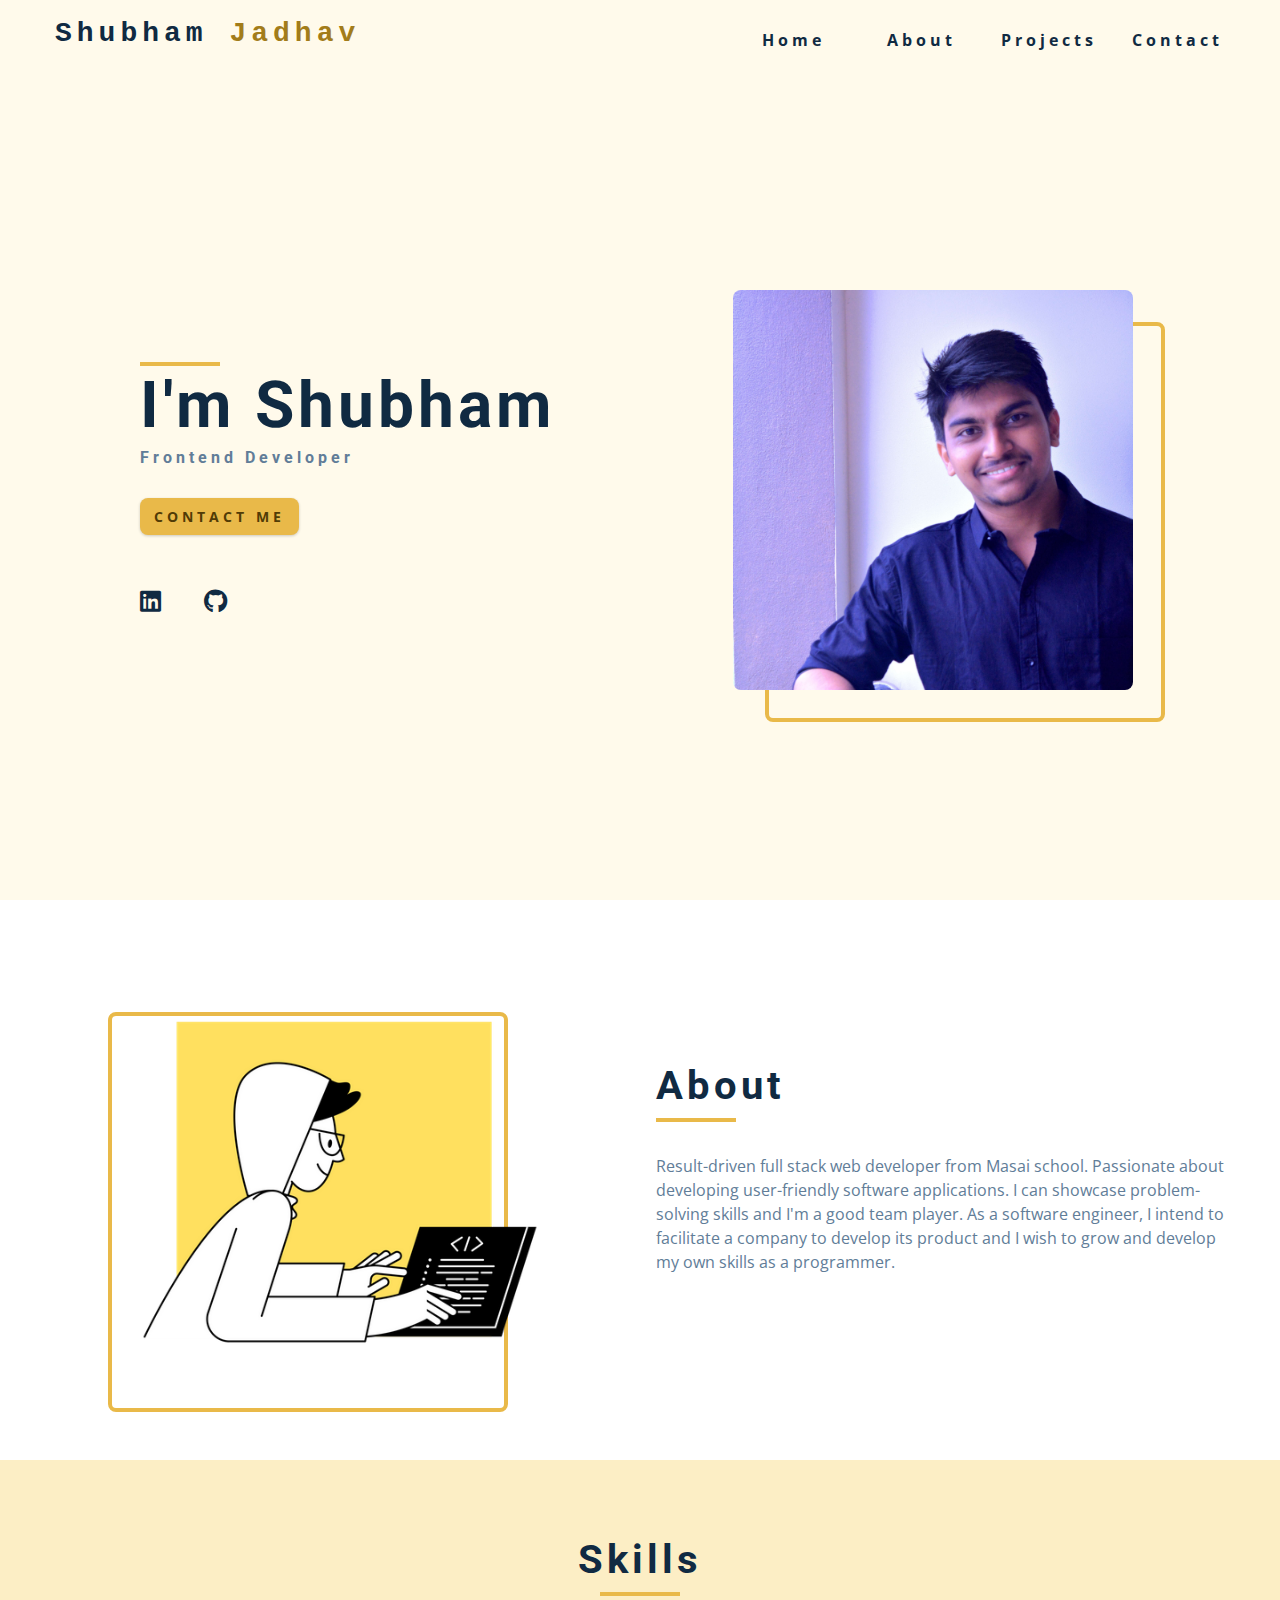
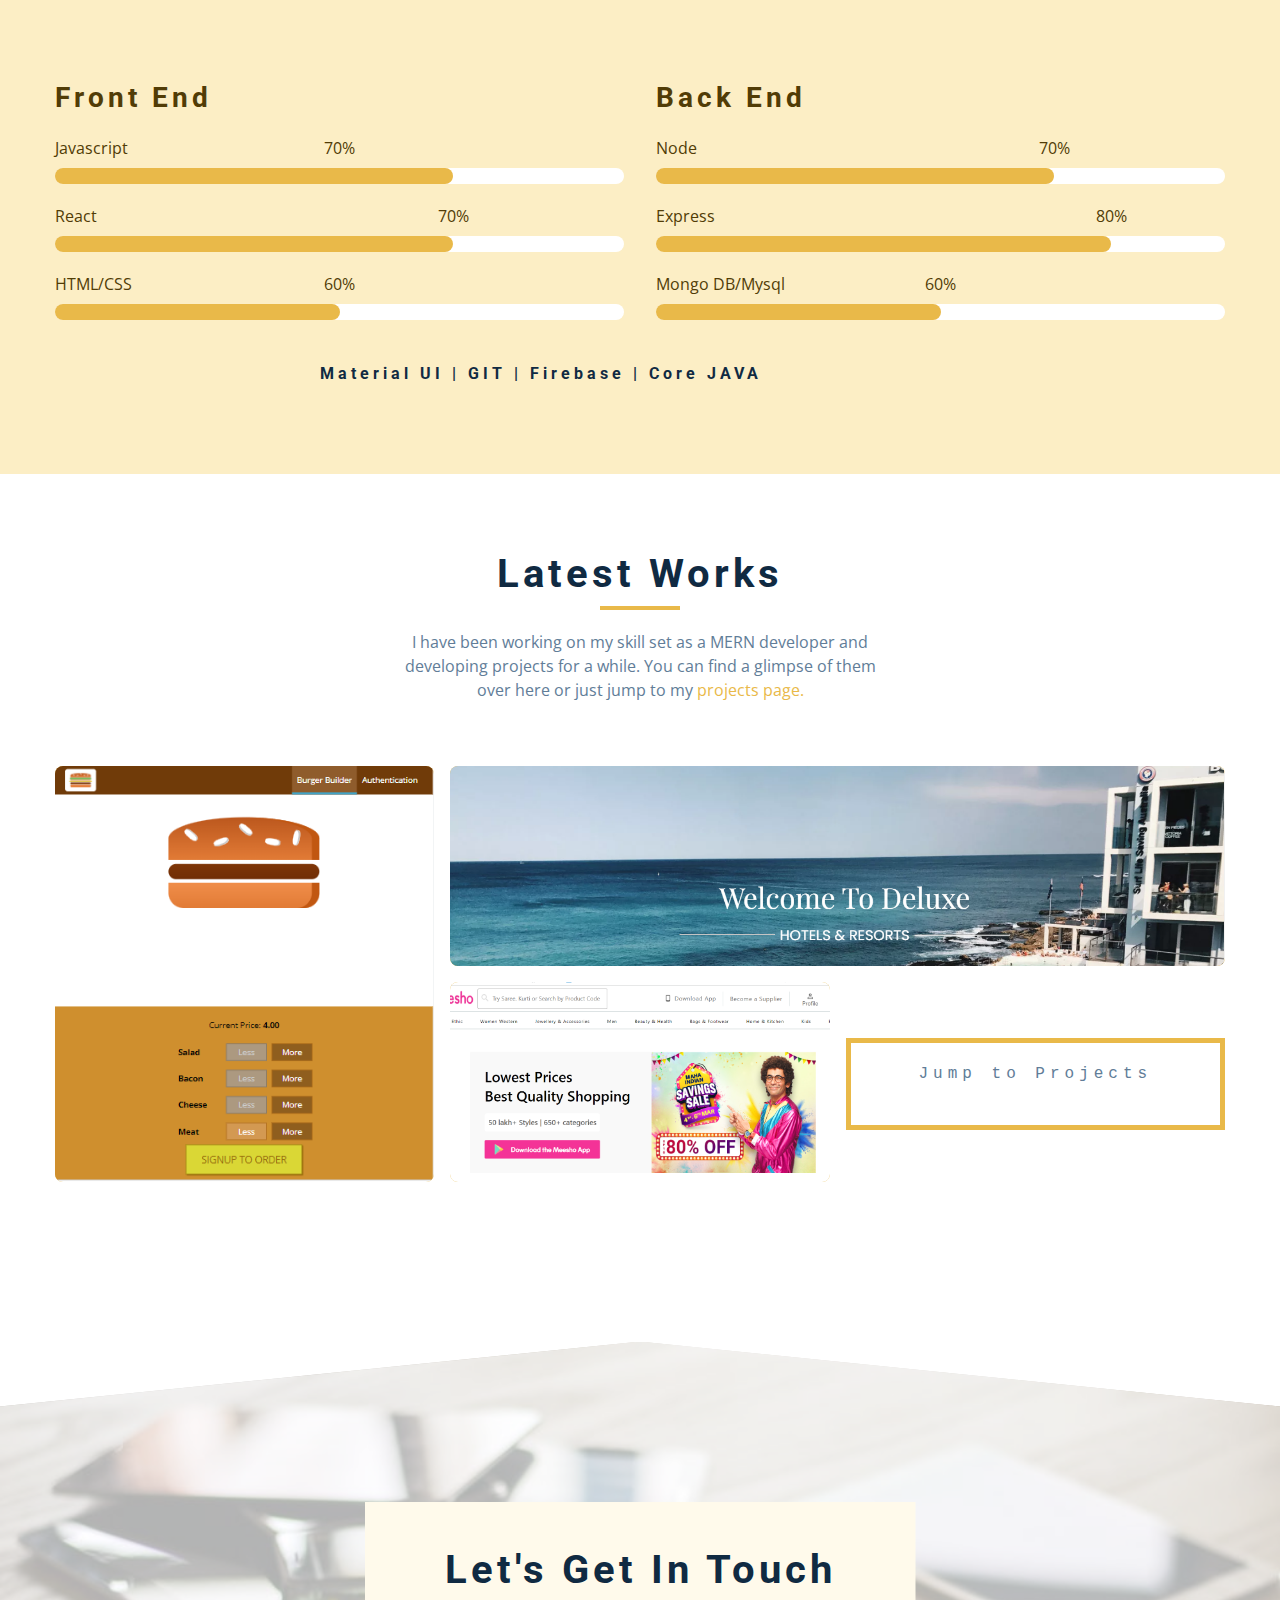
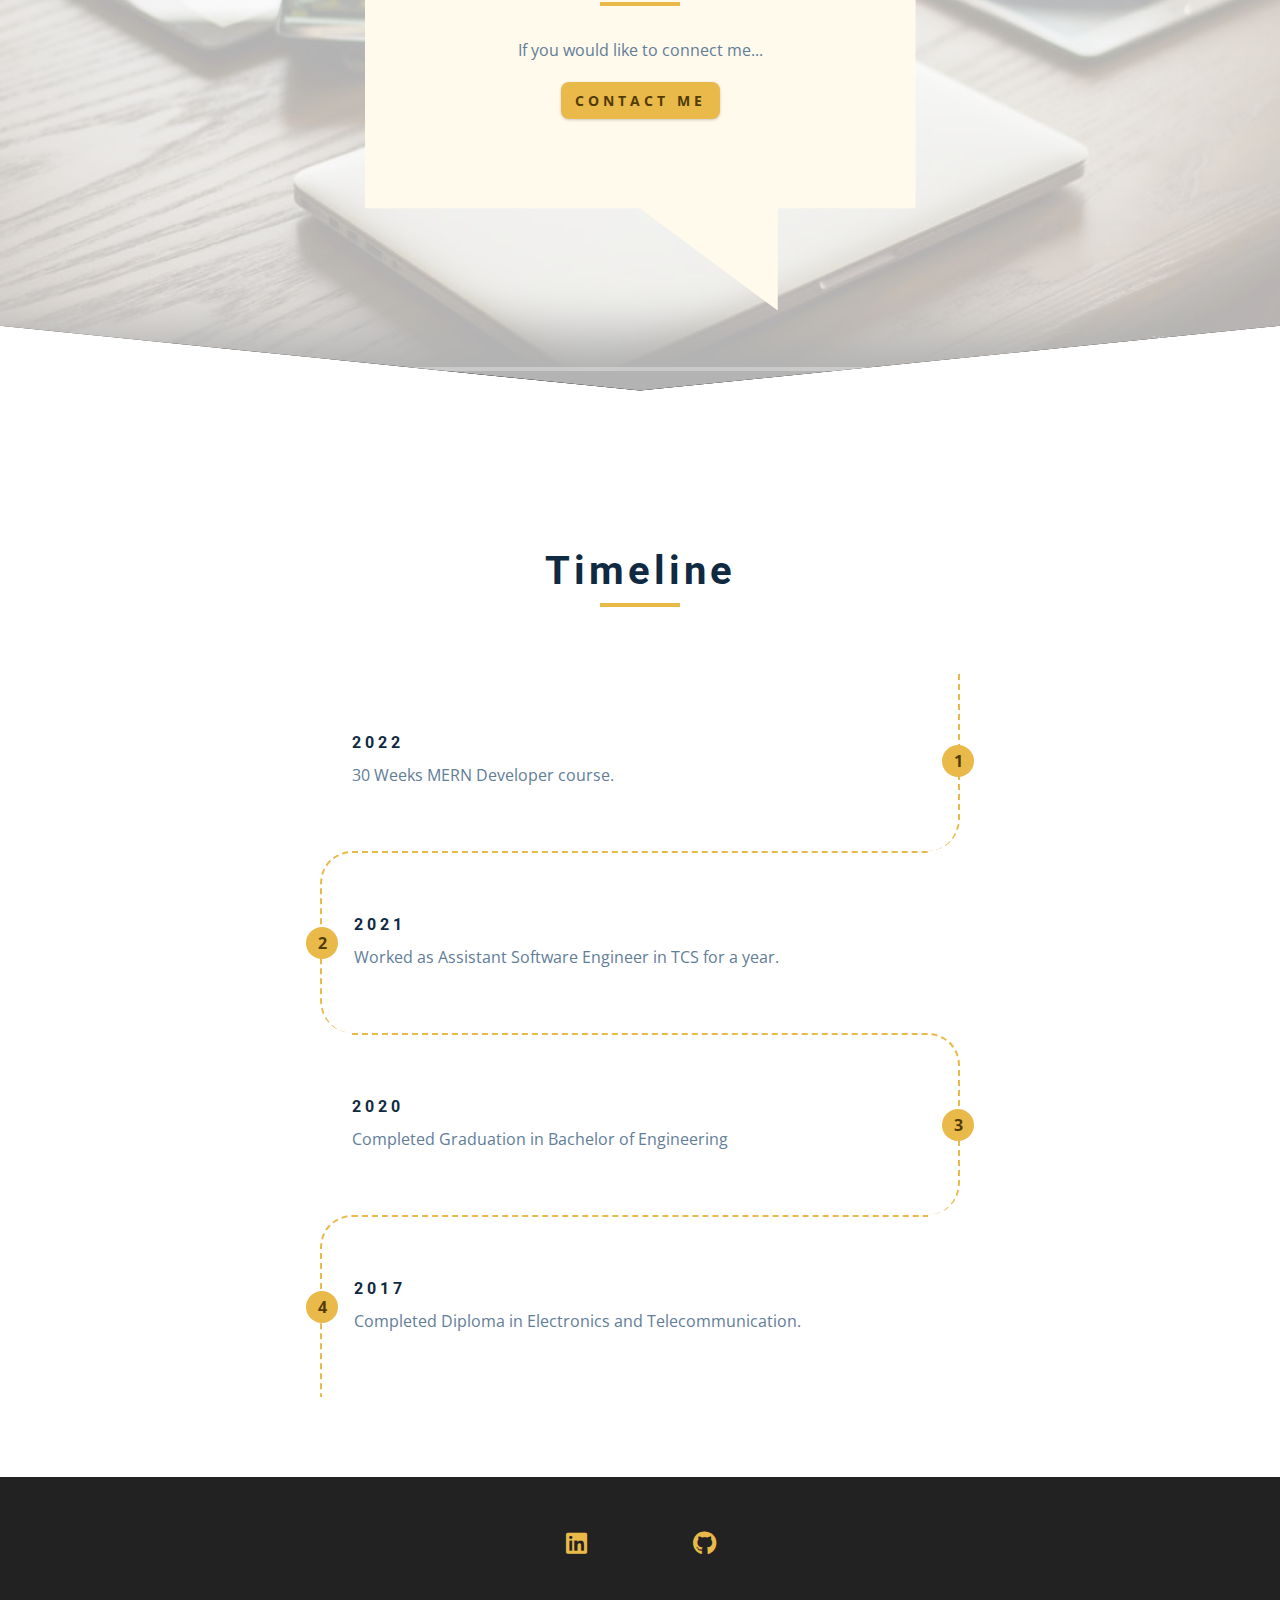
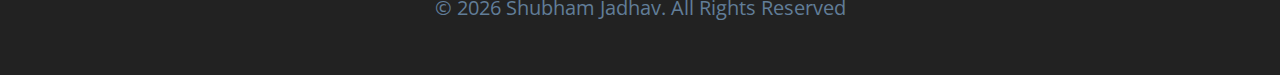
==== index.html @ 881f98fd "created Portfolio" ====
<!DOCTYPE html>
<html lang="en">
  <head>
    <meta charset="UTF-8" />
    <meta name="viewport" content="width=device-width, initial-scale=1.0" />
    <title>Shubham Jadhav || Home</title>
    <!-- font-awesome -->
    <link
      rel="stylesheet"
      href="./fontawesome-free-5.12.1-web/css/all.min.css"
    />
    <!-- css -->
    <link rel="stylesheet" href="./css/styles.css" />
  </head>
  <body>
    <!-- navbar -->
    <nav class="nav" id="nav">
      <div class="nav-center">
        <!-- nav header -->
        <div class="nav-header">
          <a href="index.html">
            <h3
              style="
                font-family: monospace;
                letter-spacing: 5px;
                color: hsl(209, 61%, 16%);
              "
            >
              Shubham<span style="color: hsl(43, 72%, 37%)"> Jadhav</span>
            </h3></a
          >
          <button class="nav-btn" id="nav-btn">
            <i class="fas fa-bars"></i>
          </button>
        </div>
        <!-- nav-links -->
        <ul class="nav-links">
          <li>
            <a href="index.html">home</a>
          </li>
          <li>
            <a href="about.html">about</a>
          </li>
          <li>
            <a href="projects.html">projects</a>
          </li>
          <li>
            <a href="contact.html">contact</a>
          </li>
        </ul>
      </div>
    </nav>
    <!-- end of navbar -->
    <!-- sidebar -->
    <aside class="sidebar" id="sidebar">
      <div>
        <button class="close-btn" id="close-btn">
          <i class="fas fa-times"></i>
        </button>
        <!-- nav-links -->
        <ul class="sidebar-links">
          <li>
            <a href="index.html">home</a>
          </li>
          <li>
            <a href="about.html">about</a>
          </li>
          <li>
            <a href="projects.html">projects</a>
          </li>
          <li>
            <a href="contact.html">contact</a>
          </li>
        </ul>
        <!-- social icons -->
        <ul class="social-icons">
          <li>
            <a
              href="https://www.linkedin.com/in/jadhavshubham168/"
              class="social-icon"
            >
              <i class="fab fa-linkedin"></i>
            </a>
          </li>
          <li>
            <a href="https://www.github.com/shubham168" class="social-icon">
              <i class="fab fa-github"></i>
            </a>
          </li>
        </ul>
      </div>
    </aside>
    <!-- end of sidebar -->
    <!-- header -->
    <header class="hero">
      <div class="section-center hero-center">
        <article class="hero-info">
          <div class="underline"></div>
          <h1>i'm Shubham</h1>
          <h4>Frontend Developer</h4>
          <a href="contact.html" class="btn hero-btn">Contact Me</a>
          <!-- social icons -->
          <ul class="social-icons hero-icons">
            <li>
              <a
                href="https://www.linkedin.com/in/jadhavshubham168/"
                class="social-icon"
              >
                <i class="fab fa-linkedin"></i>
              </a>
            </li>
            <li>
              <a href="https://www.github.com/shubham168" class="social-icon">
                <i class="fab fa-github"></i>
              </a>
            </li>
          </ul>
        </article>
        <article class="hero-img">
          <img
            src="./images/hero-img.jpg"
            class="hero-photo"
            alt="Shubham Jadhav"
          />
        </article>
      </div>
    </header>
    <!-- end of header -->
    <!-- about -->
    <section id="about" class="section about">
      <div class="section-center about-center">
        <!-- about img -->
        <article class="about-img">
          <img src="./images/about.webp" class="hero-photo" alt="about img" />
        </article>
        <!-- about info -->
        <article class="about-info">
          <!-- section title -->
          <div class="section-title about-title">
            <h2>about</h2>
            <div class="underline"></div>
          </div>
          <!--end of section title -->
          <p>
            Result-driven full stack web developer from Masai school. Passionate
            about developing user-friendly software applications. I can showcase
            problem-solving skills and I'm a good team player. As a software
            engineer, I intend to facilitate a company to develop its product
            and I wish to grow and develop my own skills as a programmer.
          </p>
        </article>
      </div>
    </section>
    <!-- end of about -->
    <!-- skills -->
    <section class="section skills">
      <!-- section title -->
      <div class="section-title">
        <h2>skills</h2>
        <div class="underline"></div>
      </div>
      <!--end of section title -->
      <div class="section-center skills-center">
        <article>
          <h3>front end</h3>
          <!-- single skill -->
          <div class="skill">
            <p>Javascript</p>
            <div class="skill-container">
              <div class="skill-value value-70"></div>
              <p class="skill-text">70%</p>
            </div>
          </div>
          <!--end of  single skill -->
          <!-- single skill -->
          <div class="skill">
            <p>React</p>
            <div class="skill-container">
              <div class="skill-value value-70"></div>
              <p class="skill-text skill-text-70">70%</p>
            </div>
          </div>
          <!--end of  single skill -->
          <!-- single skill -->
          <div class="skill">
            <p>HTML/CSS</p>
            <div class="skill-container">
              <div class="skill-value value-60"></div>
              <p class="skill-text skill-text-60">60%</p>
            </div>
          </div>

          <!--end of  single skill -->
        </article>
        <article>
          <h3>back end</h3>
          <!-- single skill -->
          <div class="skill">
            <p>Node</p>
            <div class="skill-container">
              <div class="skill-value value-70"></div>
              <p class="skill-text skill-text-70">70%</p>
            </div>
          </div>
          <!--end of  single skill -->
          <!-- single skill -->
          <div class="skill">
            <p>Express</p>
            <div class="skill-container">
              <div class="skill-value value-80"></div>
              <p class="skill-text skill-text-80">80%</p>
            </div>
          </div>
          <!--end of  single skill -->
          <!-- single skill -->
          <div class="skill">
            <p>Mongo DB/Mysql</p>
            <div class="skill-container">
              <div class="skill-value value-60"></div>
              <p class="skill-text skill-text-60">60%</p>
            </div>
          </div>
          <!--end of  single skill -->
        </article>
      </div>
      <div class="skill " style="padding:2% 25% 0% 25%;margin : auto">
        <h4 >Material UI | GIT | Firebase | Core JAVA </h4>
      </div>
    </section>

    <!-- end of skills -->

    <!-- projects -->
    <section class="section projects">
      <!-- section title -->
      <div class="section-title">
        <h2>latest works</h2>
        <div class="underline"></div>
        <p class="projects-text">
          I have been working on my skill set as a MERN developer and developing
          projects for a while. You can find a glimpse of them over here or just
          jump to my
          <a href="./projects.html" style="color: hsl(42, 78%, 60%)"
            >projects page.</a
          >
        </p>
      </div>
      <!--end of section title -->
      <div class="section-center projects-center">
        <!-- single project -->
        <a href="projects.html" class="project-1">
          <article class="project">
            <img
              src="./images/burger-builder.PNG"
              alt="single project"
              class="project-img"
            />
            <div class="project-info">
              <h4>Burger Builder</h4>
              <p style="font-size: small">
                Burger Builder is a fast food store. You can create a burger
                with the amount of ingredients you like and place an order.
              </p>
            </div>
          </article>
        </a>
        <!-- end of single project -->

        <!-- single project -->
        <a href="projects.html" class="project-2">
          <article class="project">
            <img
              src="./images/delux.PNG"
              alt="single project"
              class="project-img"
            />
            <div class="project-info">
              <h4>Delux, hotels and resort</h4>
              <p style="font-size: small">
                Delux is a modern booking website for vacations and breaks from
                busy lives.
              </p>
            </div>
          </article>
        </a>
        <!-- end of single project --><!-- single project -->
        <a href="projects.html" class="project-3">
          <article class="project">
            <img
              src="./images/meesho-project-snip.PNG"
              alt="single project"
              class="project-img"
            />
            <div class="project-info">
              <h4>Meesho e-commerce</h4>
              <p style="font-size: small">
                Meesho is a indian e-commerece website. You can shop from the
                store, read reviews and place order.
              </p>
            </div>
          </article>
        </a>
        <!-- Project page link -->
        <a href="projects.html">
          <div
            style="
              font-family: monospace;
              letter-spacing: 5px;
              color: hsl(209, 61%, 16%);
              text-align: center;
              display: flex;
              justify-content: center;
              margin: 15% 0%;
              border: 5px solid var(--clr-primary-5);
              padding: 5%;
            "
          >
            <p>Jump to Projects</p>
          </div>
        </a>
        <!-- end of project page link -->
      </div>
    </section>
    <!-- end of projects -->
    <!-- connect -->
    <section class="connect">
      <video
        controls
        autoplay
        muted
        loop
        class="video-container"
        poster="./images/project-1.jpeg"
      >
        <source src="./videos/connect.mp4" type="video/mp4" />
        Sorry, your browser does not support embedded videos
      </video>
      <div class="video-banner">
        <!-- section title -->
        <div class="section-title">
          <h2>let's get in touch</h2>
          <div class="underline"></div>
        </div>
        <!--end of section title -->
        <p class="video-text">If you would like to connect me...</p>
        <a href="contact.html" class="btn">contact me</a>
      </div>
    </section>
    <!-- end of connect -->

    <!-- timeline -->
    <section class="section timeline">
      <!-- section title -->
      <div class="section-title">
        <h2>timeline</h2>
        <div class="underline"></div>
      </div>
      <!--end of section title -->
      <div class="section-center timeline-center">
        <!-- single timeline item -->
        <article class="timeline-item">
          <h4>2022</h4>
          <p>30 Weeks MERN Developer course.</p>
          <span class="number"> 1 </span>
        </article>
        <!-- end of  single timeline item -->
        <article class="timeline-item">
          <h4>2021</h4>
          <p>Worked as Assistant Software Engineer in TCS for a year.</p>
          <span class="number"> 2 </span>
        </article>
        <!-- end of  single timeline item -->
        <!-- single timeline item -->
        <article class="timeline-item">
          <h4>2020</h4>
          <p>Completed Graduation in Bachelor of Engineering</p>
          <span class="number"> 3 </span>
        </article>
        <!-- end of  single timeline item -->
        <!-- single timeline item -->
        <article class="timeline-item">
          <h4>2017</h4>
          <p>Completed Diploma in Electronics and Telecommunication.</p>
          <span class="number"> 4 </span>
        </article>
        <!-- end of  single timeline item -->
      </div>
    </section>
    <!--end of  timeline -->

    <!-- footer -->
    <footer class="footer">
      <!-- social icons -->
      <ul class="social-icons">
        <li></li>
        <li>
          <a
            href="https://www.linkedin.com/in/jadhavshubham168/"
            class="social-icon"
          >
            <i class="fab fa-linkedin"></i>
          </a>
        </li>
        <li></li>

        <li>
          <a href="https://www.github.com/shubham168" class="social-icon">
            <i class="fab fa-github"></i>
          </a>
        </li>
      </ul>

      <p>&copy; <span id="date"></span> Shubham Jadhav. all rights reserved</p>
    </footer>
    <script src="./js/app.js"></script>
  </body>
</html>
---- css/styles.css ----
/*
=============== 
Fonts
===============
*/
@import url("https://fonts.googleapis.com/css?family=Open+Sans|Roboto:400,700&display=swap");

/*
=============== 
Variables
===============
*/
html {
  scroll-behavior: smooth;
}
:root {
  /* dark shades of primary color*/
  --clr-primary-1: hsl(43, 86%, 17%);
  --clr-primary-2: hsl(43, 77%, 27%);
  --clr-primary-3: hsl(43, 72%, 37%);
  --clr-primary-4: hsl(42, 63%, 48%);
  /* primary/main color */
  --clr-primary-5: hsl(42, 78%, 60%);
  /* lighter shades of primary color */
  --clr-primary-6: hsl(43, 89%, 70%);
  --clr-primary-7: hsl(43, 90%, 76%);
  --clr-primary-8: hsl(45, 86%, 81%);
  --clr-primary-9: hsl(45, 90%, 88%);
  --clr-primary-10: hsl(45, 100%, 96%);
  /* darkest grey - used for headings */
  --clr-grey-1: hsl(209, 61%, 16%);
  --clr-grey-2: hsl(211, 39%, 23%);
  --clr-grey-3: hsl(209, 34%, 30%);
  --clr-grey-4: hsl(209, 28%, 39%);
  /* grey used for paragraphs */
  --clr-grey-5: hsl(210, 22%, 49%);
  --clr-grey-6: hsl(209, 23%, 60%);
  --clr-grey-7: hsl(211, 27%, 70%);
  --clr-grey-8: hsl(210, 31%, 80%);
  --clr-grey-9: hsl(212, 33%, 89%);
  --clr-grey-10: hsl(210, 36%, 96%);
  --clr-white: #fff;
  --ff-primary: "Roboto", sans-serif;
  --ff-secondary: "Open Sans", sans-serif;
  --transition: all 0.3s linear;
  --spacing: 0.25rem;
  --radius: 0.5rem;
  --light-shadow: 0 5px 15px rgba(0, 0, 0, 0.1);
  --dark-shadow: 0 5px 15px rgba(0, 0, 0, 0.2);
  --max-width: 1170px;
}
/*
=============== 
Global Styles
===============
*/

*,
::after,
::before {
  margin: 0;
  padding: 0;
  box-sizing: border-box;
}
body {
  font-family: var(--ff-secondary);
  background: var(--clr-white);
  color: var(--clr-grey-1);
  line-height: 1.5;
  font-size: 0.875rem;
}
ul {
  list-style-type: none;
}
a {
  text-decoration: none;
}
img:not(.nav-logo) {
  width: 100%;
  display: block;
}

h1,
h2,
h3,
h4 {
  letter-spacing: var(--spacing);
  text-transform: capitalize;
  line-height: 1.25;
  margin-bottom: 0.75rem;
  font-family: var(--ff-primary);
}
h1 {
  font-size: 3rem;
}
h2 {
  font-size: 2rem;
}
h3 {
  font-size: 1.25rem;
}
h4 {
  font-size: 0.875rem;
}
p {
  margin-bottom: 1.25rem;
  color: var(--clr-grey-5);
}
@media screen and (min-width: 800px) {
  h1 {
    font-size: 4rem;
  }
  h2 {
    font-size: 2.5rem;
  }
  h3 {
    font-size: 1.75rem;
  }
  h4 {
    font-size: 1rem;
  }
  body {
    font-size: 1rem;
  }
  h1,
  h2,
  h3,
  h4 {
    line-height: 1;
  }
}
/*  global classes */

.btn {
  text-transform: uppercase;
  background: var(--clr-primary-5);
  color: var(--clr-primary-1);
  padding: 0.375rem 0.75rem;
  letter-spacing: var(--spacing);
  display: inline-block;
  font-weight: 700;
  -webkit-transition: var(--transition);
  transition: var(--transition);
  font-size: 0.875rem;
  border: 2px solid transparent;
  cursor: pointer;
  box-shadow: 0 1px 3px rgba(0, 0, 0, 0.2);
  border-radius: var(--radius);
}
.btn:hover {
  color: var(--clr-primary-1);
  background: var(--clr-primary-7);
}
/* section */
.section {
  padding: 5rem 0;
}

.section-center {
  width: 90vw;
  margin: 0 auto;
  max-width: 1170px;
}
@media screen and (min-width: 992px) {
  .section-center {
    width: 95vw;
  }
}
/* added during recording */
.underline {
  width: 5rem;
  height: 0.25rem;
  margin-bottom: 1.25rem;
  background: var(--clr-primary-5);
  margin-left: auto;
  margin-right: auto;
}
.section-title {
  margin-bottom: 4rem;
  text-align: center;
}
.bg-grey {
  background: var(--clr-grey-10);
}
/*
=============== 
Navbar
===============
*/
.nav-links {
  display: none;
}
.nav {
  height: 5rem;
  padding: 1rem;
  display: grid;
  -webkit-box-align: center;
  align-items: center;
  -webkit-transition: var(--transition);
  transition: var(--transition);
}
.nav-center {
  width: 100%;
  max-width: 1170px;
  margin: 0 auto;
}
.nav-header {
  display: grid;
  grid-template-columns: auto 1fr;
  -webkit-box-align: center;
  align-items: center;
}
.nav-btn {
  background: transparent;
  border-color: transparent;
  color: var(--clr-primary-5);
  font-size: 2rem;
  cursor: pointer;
  justify-self: end;
}
@media screen and (min-width: 768px) {
  .nav {
    background: var(--clr-primary-10);
  }
  .nav-btn {
    display: none;
  }
  .nav-links {
    display: grid;
    grid-template-columns: repeat(4, 1fr);
    justify-items: center;
    -webkit-column-gap: 2rem;
    -moz-column-gap: 2rem;
    column-gap: 2rem;
    justify-self: end;
  }
  .nav-links a {
    text-transform: capitalize;
    color: var(--clr-grey-1);
    font-weight: bold;
    letter-spacing: var(--spacing);
    -webkit-transition: var(--transition);
    transition: var(--transition);
  }
  .nav-links a:hover {
    color: var(--clr-primary-5);
  }
  .nav-center {
    display: grid;
    grid-template-columns: auto 1fr;
    -webkit-box-align: center;
    align-items: center;
  }
}
/* fixed navbar */
.navbar-fixed {
  position: fixed;
  top: 0;
  left: 0;
  width: 100%;
  background: var(--clr-white);
  z-index: 2;
  box-shadow: var(--light-shadow);
}
/*
=============== 
Sidebar
===============
*/
.sidebar {
  position: fixed;
  top: 0;
  left: 0;
  width: 100%;
  height: 100%;
  background: var(--clr-grey-10);
  z-index: 4;
  display: grid;
  /* align-items: center;
  justify-content: center; */
  place-items: center;
  -webkit-transition: var(--transition);
  transition: var(--transition);
  /* add later */
  -webkit-transform: translateX(-100%);
  transform: translateX(-100%);
}
/* toggle sidebar */
.show-sidebar {
  -webkit-transform: translateX(0);
  transform: translateX(0);
}
.sidebar-links {
  text-align: center;
}
.sidebar-links a {
  font-size: 2rem;
  text-transform: capitalize;
  -webkit-transition: var(--transition);
  transition: var(--transition);
  color: var(--clr-grey-5);
  letter-spacing: var(--spacing);
  display: inline-block;
  margin-bottom: 1.5rem;
}
.sidebar-links a:hover {
  color: var(--clr-primary-5);
}
.social-icons {
  display: grid;
  margin-top: 3rem;
  width: 20rem;
  grid-template-columns: repeat(5, 1fr);
  justify-items: center;
}
.social-icon {
  font-size: 1.5rem;
  color: var(--clr-grey-1);
  -webkit-transition: var(--transition);
  transition: var(--transition);
}
.social-icon:hover {
  color: var(--clr-primary-5);
}
.close-btn {
  position: absolute;
  top: 1rem;
  right: 1rem;
  font-size: 3rem;
  background: transparent;
  border: transparent;
  -webkit-transition: var(--transition);
  transition: var(--transition);
  color: #bb2525;
  cursor: pointer;
}
.close-btn:hover {
  color: #e66b6b;
}
/*
=============== 
Hero
===============
*/
/* underline added to globals */
.hero .underline {
  margin-bottom: 0.5rem;
  margin-left: 0;
}
.hero-img {
  display: none;
}
.hero {
  background: var(--clr-primary-10);
}
.hero-center {
  min-height: calc(100vh - 5rem);
  display: grid;
  place-items: center;
}
.hero-info h4 {
  color: var(--clr-grey-5);
}
.hero-icons {
  justify-items: start;
}
.hero-btn {
  margin-top: 1.25rem;
}
@media screen and (min-width: 992px) {
  .hero-img {
    display: block;
    position: relative;
  }
  .hero-center {
    grid-template-columns: 1fr 1fr;
  }

  .hero-img::before,
  .about-img::before {
    content: "";
    position: absolute;
    width: 100%;
    height: 100%;
    border: 0.25rem solid var(--clr-primary-5);
    top: 2rem;
    right: -2rem;
    border-radius: var(--radius);
  }
}
.hero-photo {
  max-width: 25rem;
  max-height: 30rem;
  -o-object-fit: cover;
  object-fit: cover;
  border-radius: var(--radius);
  position: relative;
}
/*
=============== 
About
===============
*/
/* section title added to globals */
.about-title {
  text-align: left;
  margin-bottom: 2rem;
}
.about-title .underline {
  margin-left: 0;
}
.about-center {
  display: grid;
  gap: 3rem 2rem;
}
.about-img {
  justify-self: center;
}
@media screen and (min-width: 992px) {
  .about-center {
    grid-template-columns: 1fr 1fr;
  }
  .about-img {
    position: relative;
  }
  .about-img::before {
    left: -2rem;
  }
  .about-info {
    align-self: center;
  }
}
/*
=============== 
Services
===============
*/
/* bg-grey in globals */
.service {
  background: var(--clr-white);
  padding: 3rem 1.5rem;
  margin-bottom: 2rem;
  border-radius: var(--radius);
  text-align: center;
  -webkit-transition: var(--transition);
  transition: var(--transition);
}
.service-icon {
  font-size: 2rem;
  margin-bottom: 1.5rem;
}
.service .underline {
  width: 3rem;
  height: 0.12rem;
  -webkit-transition: var(--transition);
  transition: var(--transition);
}
.service p {
  -webkit-transition: var(--transition);
  transition: var(--transition);
}
.service:hover {
  background: var(--clr-primary-5);
  color: var(--clr-white);
}
.service:hover p {
  color: var(--clr-white);
}
.service:hover .underline {
  background: var(--clr-white);
}
@media screen and (min-width: 676px) {
  .services-center {
    display: grid;
    grid-template-columns: 1fr 1fr;
    -webkit-column-gap: 2rem;
    -moz-column-gap: 2rem;
    column-gap: 2rem;
  }
}
@media screen and (min-width: 992px) {
  .services-center {
    grid-template-columns: 1fr 1fr 1fr;
  }
}
/* talk about small screen 
without grid different setup */
/*
=============== 
Projects
===============
*/
.projects-text {
  width: 85vw;
  max-width: 30rem;
  margin: 0 auto;
}
.project {
  position: relative;
  background: var(--clr-primary-5);
  border-radius: var(--radius);
  margin-bottom: 2rem;
}
.project-info {
  text-align: center;
  color: var(--clr-white);
  position: absolute;
  top: 50%;
  left: 50%;
  -webkit-transform: translate(-50%, -50%);
  transform: translate(-50%, -50%);
  -webkit-transition: var(--transition);
  transition: var(--transition);
  opacity: 0;
}
.project-info p {
  text-transform: capitalize;
  color: var(--clr-white);
}
.project:hover .project-info {
  opacity: 1;
}
.project-img {
  -webkit-transition: var(--transition);
  transition: var(--transition);
  border-radius: var(--radius);
  height: 15rem;
  -o-object-fit: cover;
  object-fit: cover;
}
.project:hover .project-img {
  opacity: 0.1;
}
.project::after {
  content: "";
  position: absolute;
  top: 0;
  left: 0;
  width: 100%;
  height: 100%;
  border: 0.25rem solid var(--clr-white);
  border-radius: var(--radius);
  -webkit-transition: var(--transition);
  transition: var(--transition);
  opacity: 0;
}
.project:hover::after {
  opacity: 1;
  -webkit-transform: scale(0.8);
  transform: scale(0.8);
}
@media screen and (min-width: 676px) {
  .projects-center {
    display: grid;
    grid-template-columns: 1fr 1fr;
    -webkit-column-gap: 2rem;
    -moz-column-gap: 2rem;
    column-gap: 2rem;
  }
}
@media screen and (min-width: 992px) {
  .projects-center {
    grid-template-columns: repeat(3, 1fr);
  }
}
@media screen and (min-width: 1170px) {
  .projects-center {
    grid-template-rows: 200px 200px;
    gap: 1rem;
    grid-template-areas:
      "a b b"
      "a c d";
  }
  .project-img {
    height: 100%;
  }
  .project {
    height: 100%;
  }
  .project-1 {
    grid-area: a;
  }
  .project-2 {
    grid-area: b;
  }
  .project-3 {
    grid-area: c;
  }
  .project-4 {
    grid-area: d;
  }
}
/*
=============== 
Connect
===============
*/
.connect {
  min-height: 40vh;
  position: relative;
  padding: 10rem 0 5rem 0;
  margin: 5rem 0;
}
.video-container {
  position: absolute;
  top: 0;
  left: 0;
  width: 100%;
  height: 100%;
  -o-object-fit: cover;
  object-fit: cover;
  z-index: -2;
}
.connect::after {
  content: "";
  position: absolute;
  top: 0;
  left: 0;
  width: 100%;
  height: 100%;
  background: var(--clr-white);
  /* background: rgba(0, 0, 0, 0.6); */
  opacity: 0.7;
  z-index: -1;
}
.connect {
  display: grid;
  place-items: center;
}
.video-banner .section-title {
  margin-bottom: 2rem;
}
.video-text {
  max-width: 30rem;
}
.video-banner {
  background: var(--clr-primary-10);
  padding: 3rem 5rem 12rem 5rem;
  text-align: center;

  -webkit-clip-path: polygon(
    0% 0%,
    100% 0%,
    100% 75%,
    75% 75%,
    75% 100%,
    50% 75%,
    0% 75%
  );
  clip-path: polygon(
    0% 0%,
    100% 0%,
    100% 75%,
    75% 75%,
    75% 100%,
    50% 75%,
    0% 75%
  );
}
.connect {
  -webkit-clip-path: polygon(
    50% 0%,
    100% 10%,
    100% 90%,
    50% 100%,
    0 90%,
    0 10%
  );
  clip-path: polygon(50% 0%, 100% 10%, 100% 90%, 50% 100%, 0 90%, 0 10%);
}
/*
=============== 
Skills
===============
*/
@media screen and (min-width: 768px) {
  .skills-center {
    display: grid;
    grid-template-columns: 1fr 1fr;
    -webkit-column-gap: 2rem;
    -moz-column-gap: 2rem;
    column-gap: 2rem;
  }
}
.skills {
  background: var(--clr-primary-9);
}
.skills h3 {
  margin: 1.5rem 0;
  color: var(--clr-primary-1);
}
.skill {
  margin-bottom: 1.25rem;
}
.skill p {
  margin-bottom: 0.5rem;
  text-transform: capitalize;
  color: var(--clr-primary-1);
}
.skill-container {
  background: var(--clr-white);
  height: 1rem;
  width: 100%;
  border-radius: var(--radius);
  position: relative;
}
.skill-value {
  position: absolute;
  top: 0;
  left: 0;
  background: var(--clr-primary-5);
  height: 100%;
  width: 50%;
  border-radius: var(--radius);
}
.value-70 {
  width: 70%;
}
.value-80 {
  width: 80%;
}
.skill-text {
  position: absolute;
  top: -2rem;
  left: 50%;
  -webkit-transform: translateX(-50%);
  transform: translateX(-50%);
}
.skill-text-70 {
  left: 70%;
}
.skill-text-80 {
  left: 80%;
}
/*
=============== 
Timeline
===============
*/
.timeline-center {
  width: 80vw;
  max-width: 40rem;
}
.timeline-item {
  border-top: 2px dashed var(--clr-primary-5);
  margin: 0;
  padding: 4rem 2rem;
  position: relative;
}
.timeline p {
  margin-bottom: 0;
}
.timeline-item:nth-child(even) {
  border-left: 2px dashed var(--clr-primary-5);
  border-top-left-radius: 2rem;
  border-bottom-left-radius: 2rem;

  margin-right: 2rem;
  padding-right: 0;
}
.timeline-item:nth-child(odd) {
  border-right: 2px dashed var(--clr-primary-5);
  border-top-right-radius: 2rem;
  border-bottom-right-radius: 2rem;
  margin-left: 2rem;
  padding-left: 0;
}
.timeline-item:first-child {
  border-top: 0;
  border-top-right-radius: 0;
}
.timeline-item:last-child {
  border-bottom-left-radius: 0;
}
.number {
  position: absolute;
  top: 50%;
  -webkit-transform: translate(-50%, -50%);
  transform: translate(-50%, -50%);
  margin-bottom: 0;
  background: var(--clr-primary-5);
  width: 2rem;
  height: 2rem;
  border-radius: 50%;
  display: grid;
  place-items: center;
  color: var(--clr-primary-1);
  font-weight: bold;
}
.timeline-item:nth-child(even) .number {
  left: 0;
}
.timeline-item:nth-child(odd) .number {
  right: 0;
  -webkit-transform: translate(50%, -50%);
  transform: translate(50%, -50%);
}
/*
=============== 
Blog
===============
*/
.blog {
  background: var(--clr-grey-10);
}
.card {
  height: 27rem;
  position: relative;
  /* talk later */
  -webkit-perspective: 1500px;
  perspective: 1500px;
}
.card-side {
  -webkit-transition: all 2s linear;
  transition: all 2s linear;
  -webkit-backface-visibility: hidden;
  backface-visibility: hidden;
  position: absolute;
  top: 0;
  left: 0;
  width: 100%;
  height: 100%;
  border-radius: var(--radius);
  -webkit-transform: translate3d(0, 0, 0);
  visibility: visible;
}
.card-front {
  background: var(--clr-white);
}
.card-back {
  background: var(--clr-primary-10);
  -webkit-transform: rotateY(180deg);
  transform: rotateY(180deg);
  display: grid;
  place-items: center;
}
.card:hover .card-front {
  -webkit-transform: rotateY(-180deg);
  transform: rotateY(-180deg);
}
.card:hover .card-back {
  -webkit-transform: rotateY(0);
  transform: rotateY(0);
}
/* rest of the styles */
.card-info {
  padding: 1rem 1.5rem;
}
.card-front img {
  height: 13rem;
  -o-object-fit: cover;
  object-fit: cover;
  border-top-left-radius: var(--radius);
  border-top-right-radius: var(--radius);
}
.card-footer {
  display: grid;
  grid-template-columns: auto 1fr;
  -webkit-box-align: center;
  align-items: center;
}
.card-footer img {
  width: 2rem;
  height: 2rem;
  -o-object-fit: cover;
  object-fit: cover;
  border-radius: 50%;
}
.card-footer p {
  margin-bottom: 0;
  text-transform: uppercase;
  justify-self: end;
  color: var(--clr-primary-5);
  font-size: 0.85rem;
}
.blog-center {
  display: grid;
  grid-template-columns: repeat(auto-fill, minmax(330px, 1fr));
  gap: 3rem 1rem;
}
/*
=============== 
Footer
===============
*/
.footer {
  padding-bottom: 2rem;
  background: #222;
  display: grid;
  place-items: center;
}
.footer .social-icons {
  margin-bottom: 2rem;
}
.footer .social-icon {
  color: var(--clr-primary-5);
}
.footer .social-icon:hover {
  color: var(--clr-primary-10);
}
.footer p {
  font-size: 1.25rem;
  text-transform: capitalize;
}
/*
=============== 
Single Page
===============
*/
.single-page {
  background: var(--clr-primary-10);
  min-height: calc(100vh - 5rem - 198px);
}
.page-info {
  max-width: 700px;
}
.page-info a {
  text-transform: uppercase;
  color: var(--clr-primary-5);
  -webkit-transition: var(--transition);
  transition: var(--transition);
}
.page-info a:hover {
  color: var(--clr-primary-1);
}

/*
=============== 
Products Page
===============
*/
.projects-hero {
  height: 40vh;
  background: var(--clr-primary-10);
  display: grid;
  place-items: center;
}
.projects-hero .section-title {
  margin-bottom: 0;
}
.single-project {
  background: var(--clr-grey-10);
  border-radius: var(--radius);
}
.project-container img {
  border-top-left-radius: var(--radius);
  border-top-right-radius: var(--radius);
}
.project-container {
  position: relative;
}
.project-icon {
  position: absolute;
  font-size: 1.75rem;
  bottom: 0;
  left: 50%;
  -webkit-transform: translate(-50%, 50%);
  transform: translate(-50%, 50%);
  width: 4rem;
  height: 4rem;
  display: grid;
  place-items: center;
  background: var(--clr-primary-5);
  border-radius: 50%;
  color: var(--clr-primary-1);
  border: 0.375rem solid var(--clr-grey-10);
}
.project-details {
  padding: 2rem 1.5rem;
}
.project-footer {
  display: grid;
  grid-template-columns: 1fr 1fr;
  color: var(--clr-primary-5);
}
.project-footer a {
  color: var(--clr-primary-5);
  text-transform: capitalize;
  -webkit-transition: var(--transition);
  transition: var(--transition);
  justify-self: end;
}
.project-footer a:hover {
  color: var(--clr-primary-1);
}
.projects-page-center {
  display: grid;
  grid-template-columns: repeat(auto-fill, minmax(330px, 1fr));
  gap: 3rem 1rem;
}
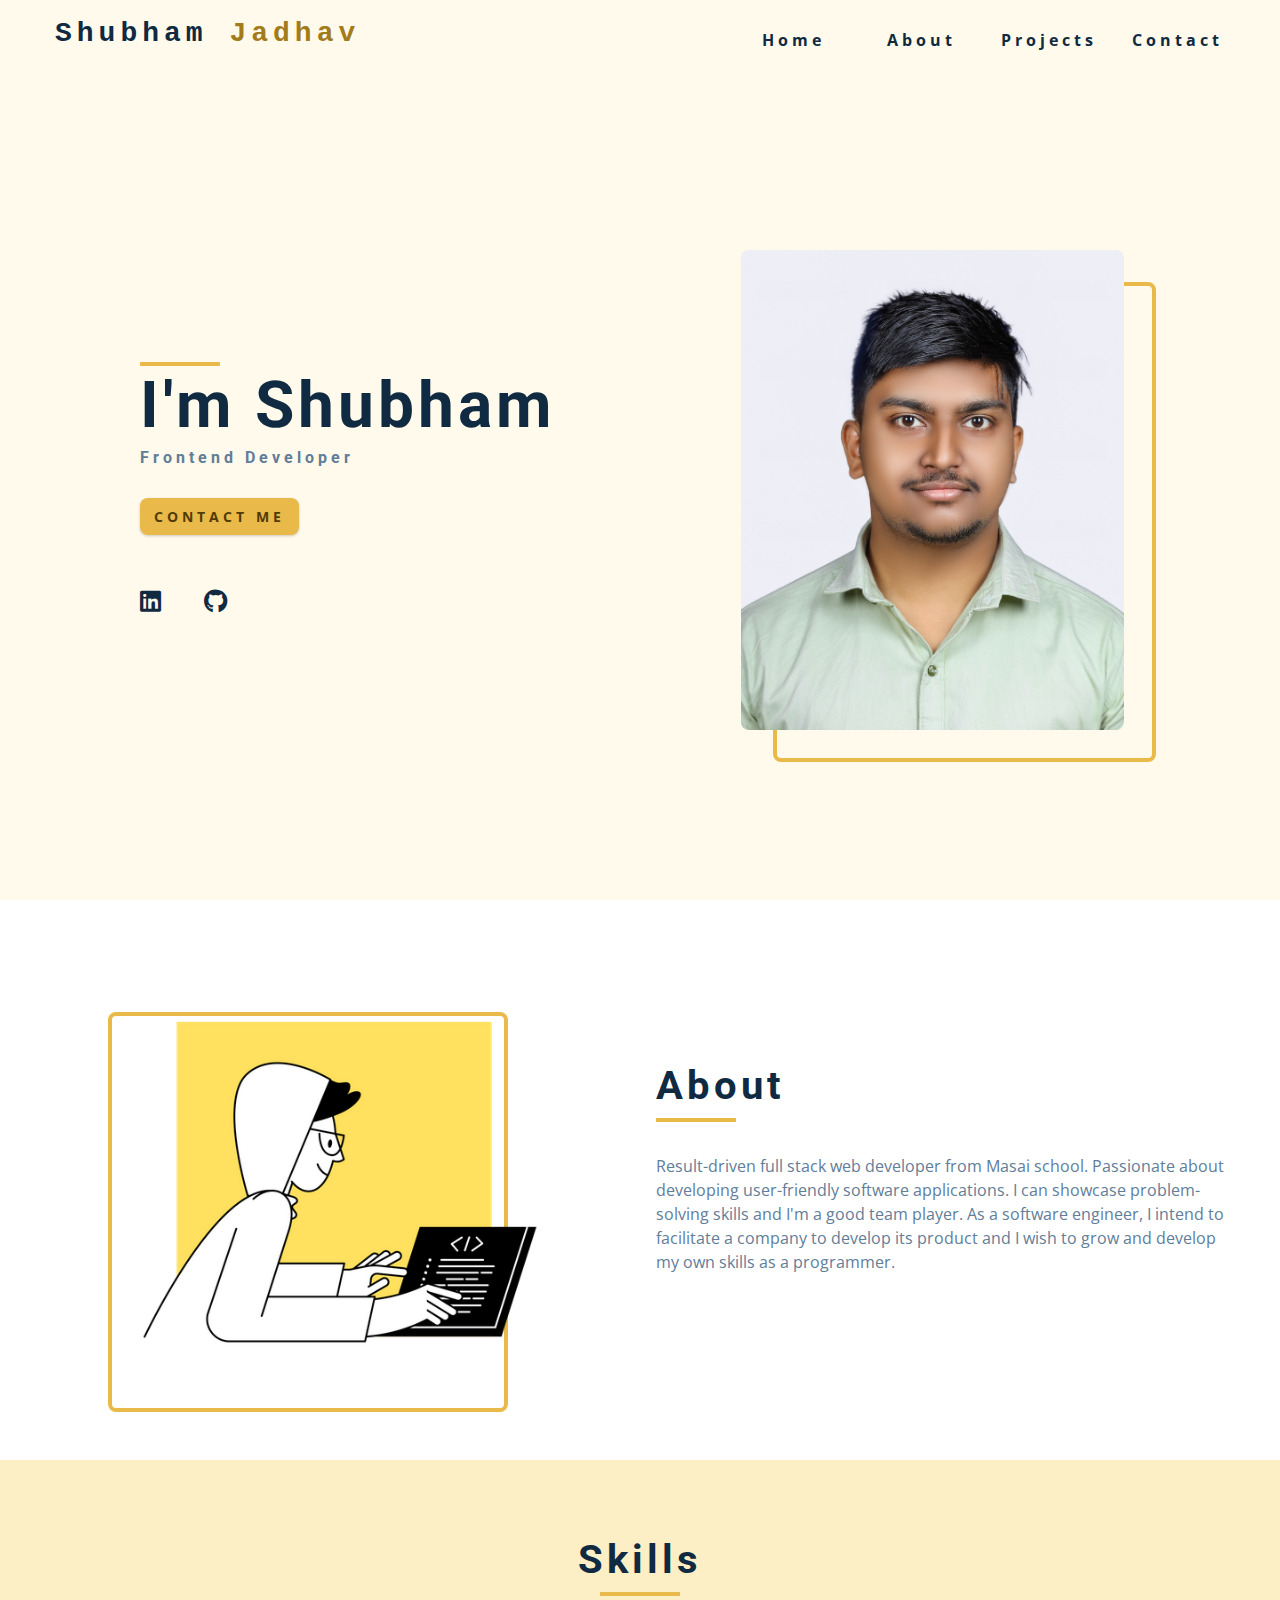
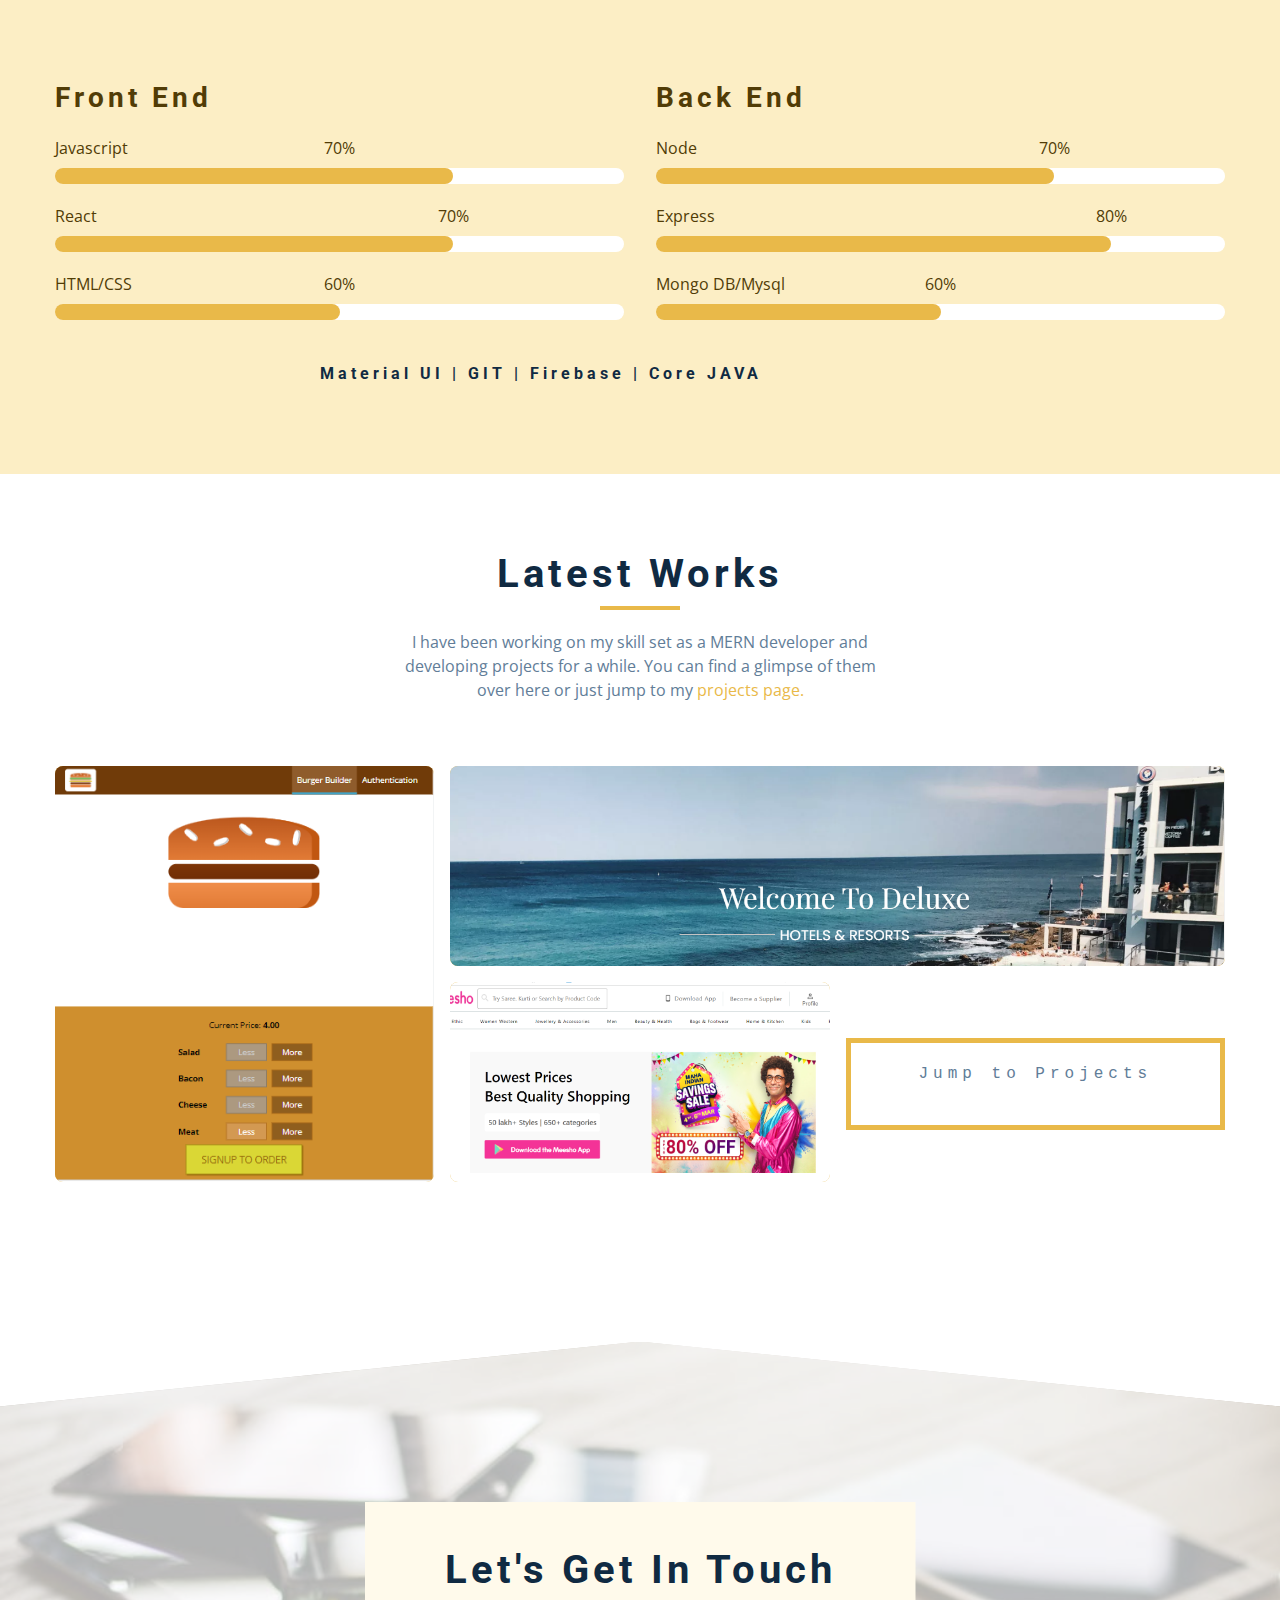
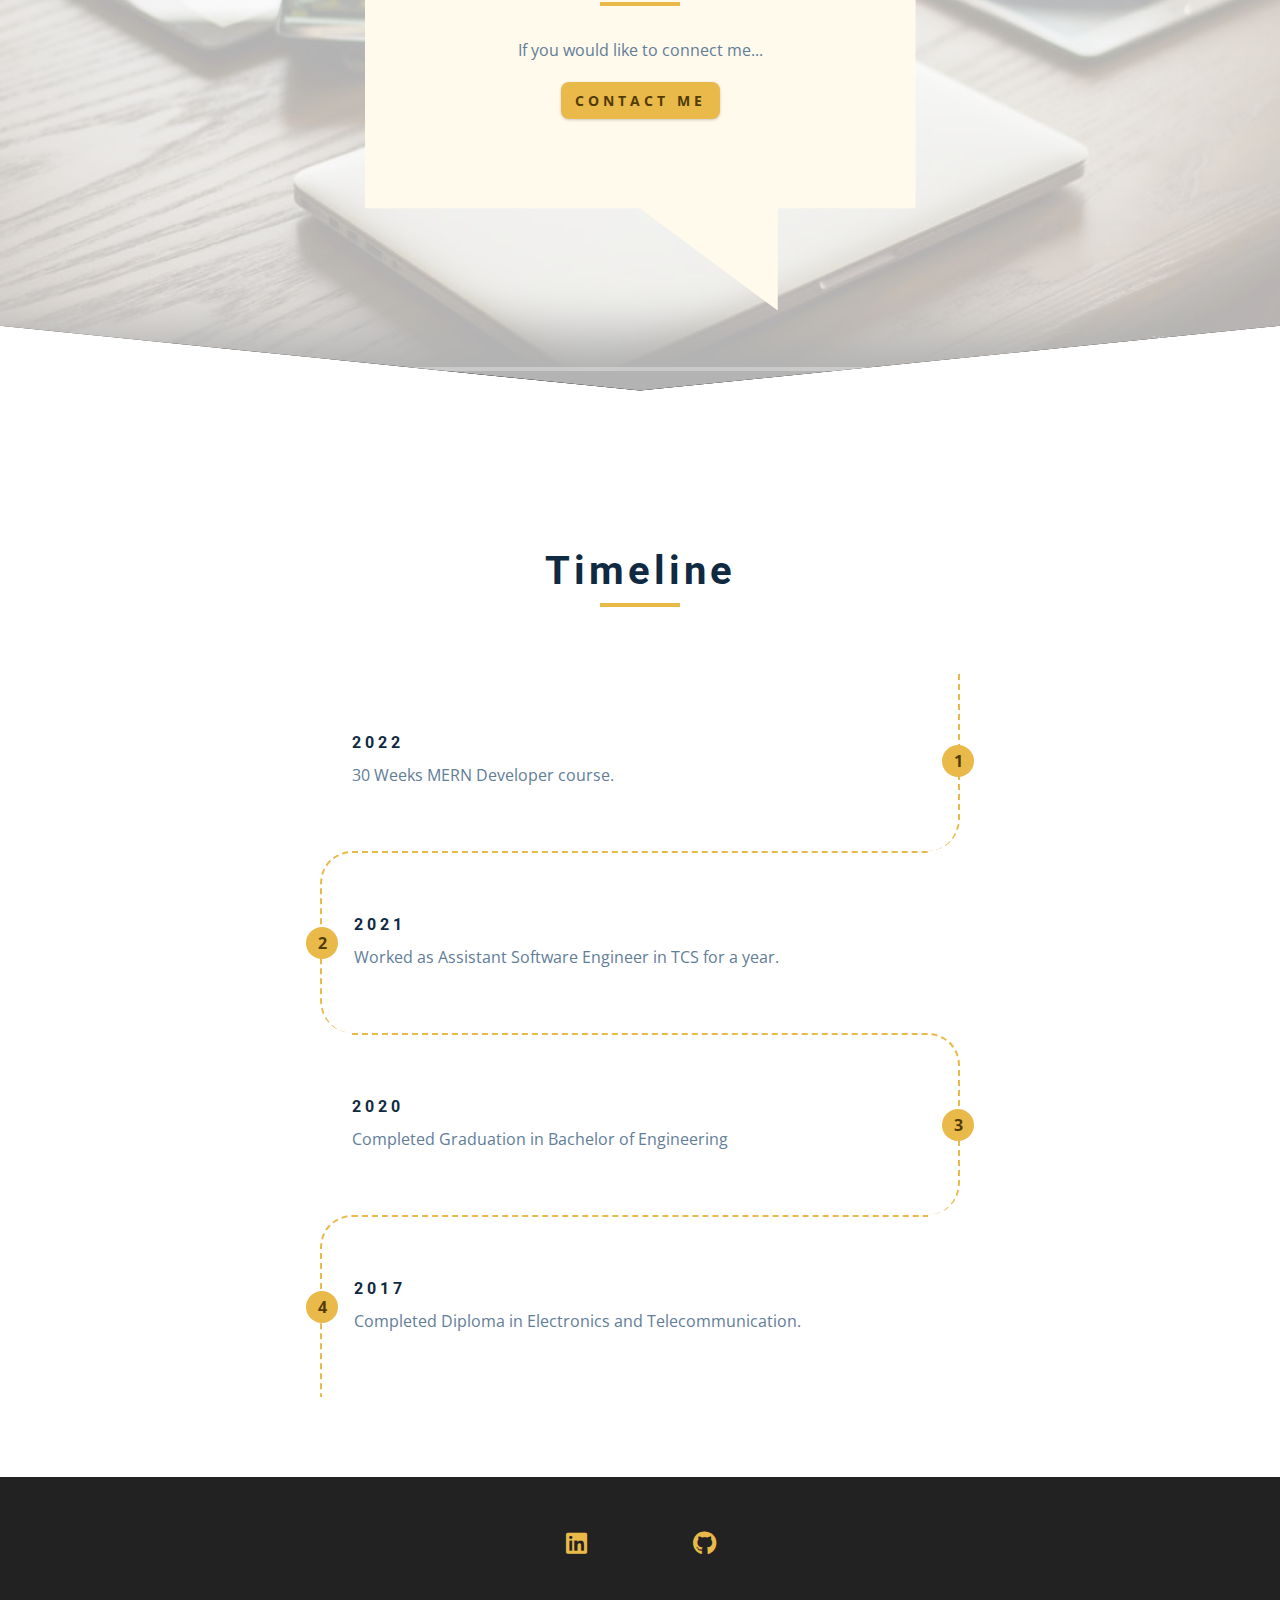
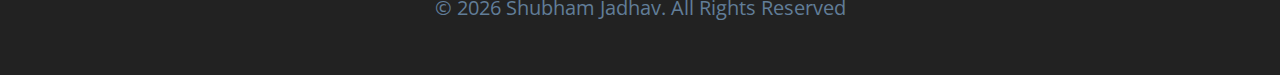
==== commit 6f827a21: "changed the hero-img Added favicon" ====
--- a/index.html
+++ b/index.html
@@ -3,6 +3,7 @@
   <head>
     <meta charset="UTF-8" />
     <meta name="viewport" content="width=device-width, initial-scale=1.0" />
+    <link rel="shortcut icon" href="./images/favicon.ico" type="image/x-icon">  
     <title>Shubham Jadhav || Home</title>
     <!-- font-awesome -->
     <link
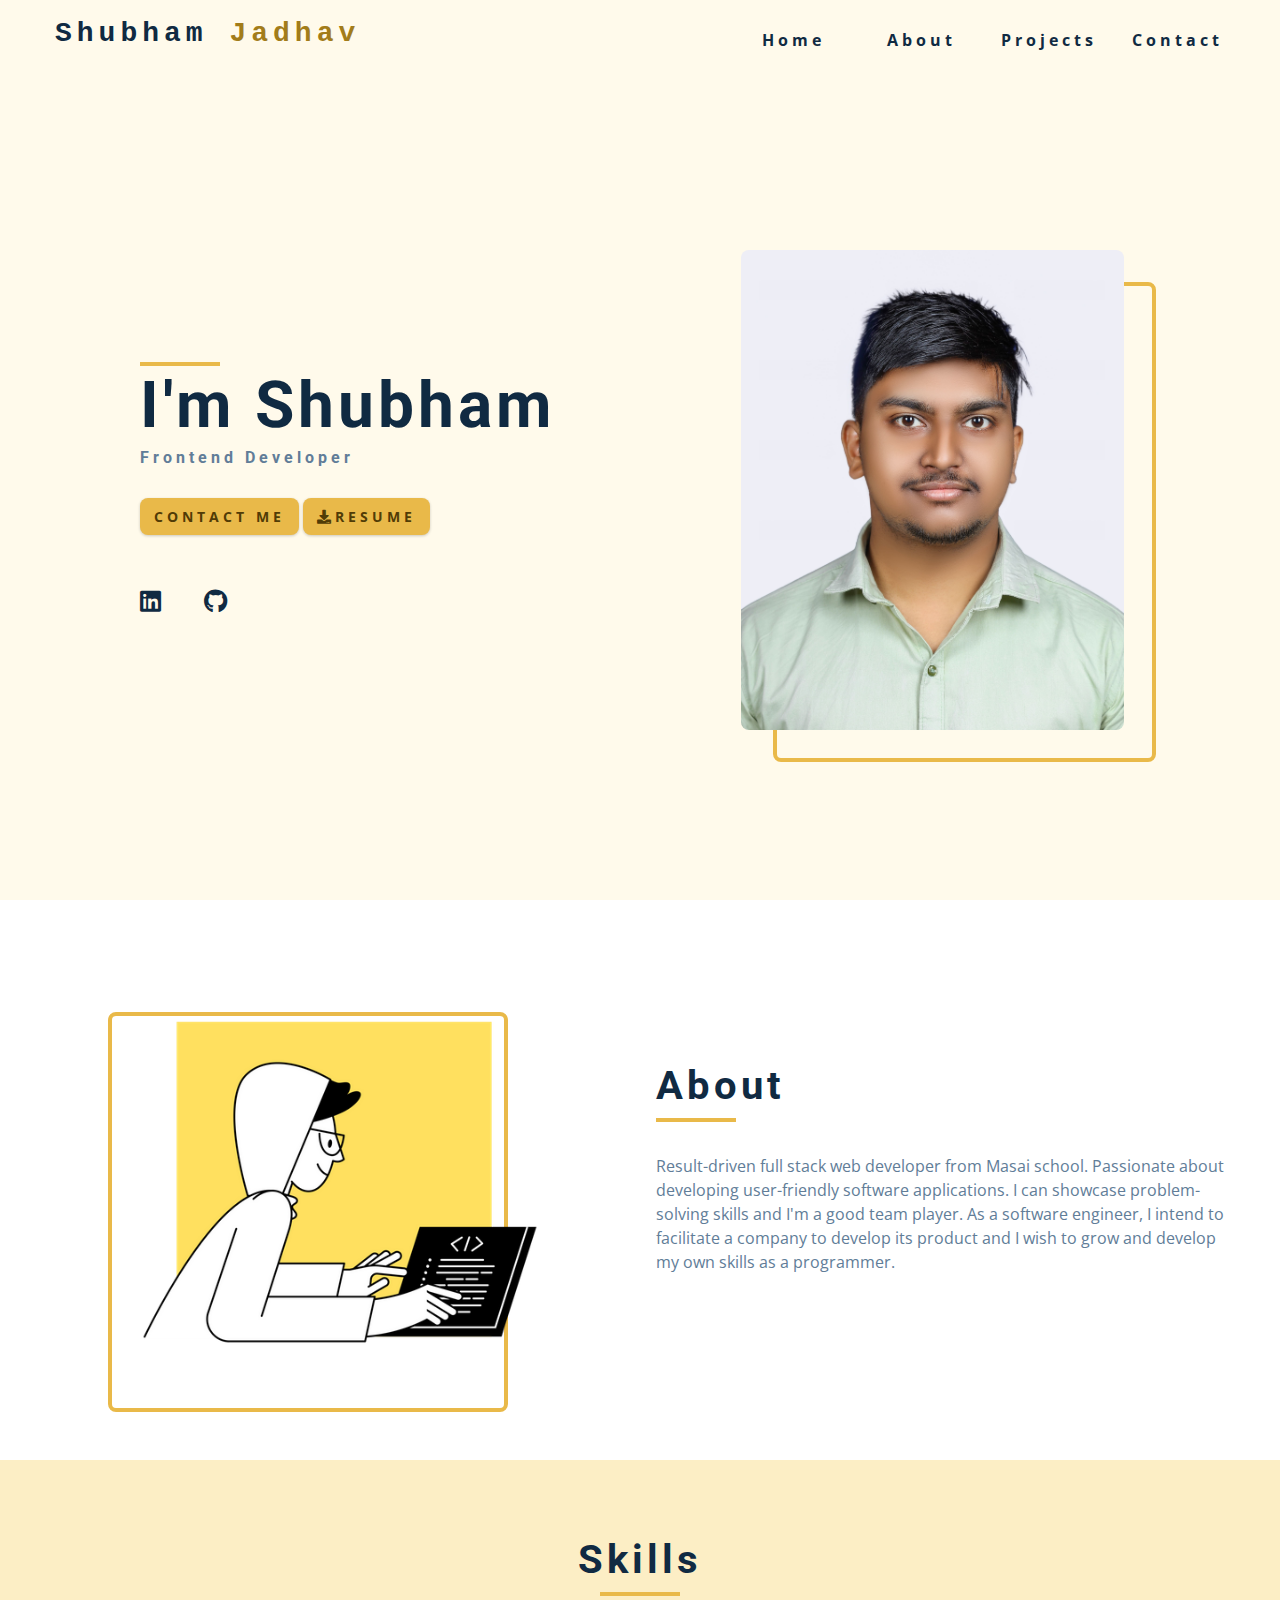
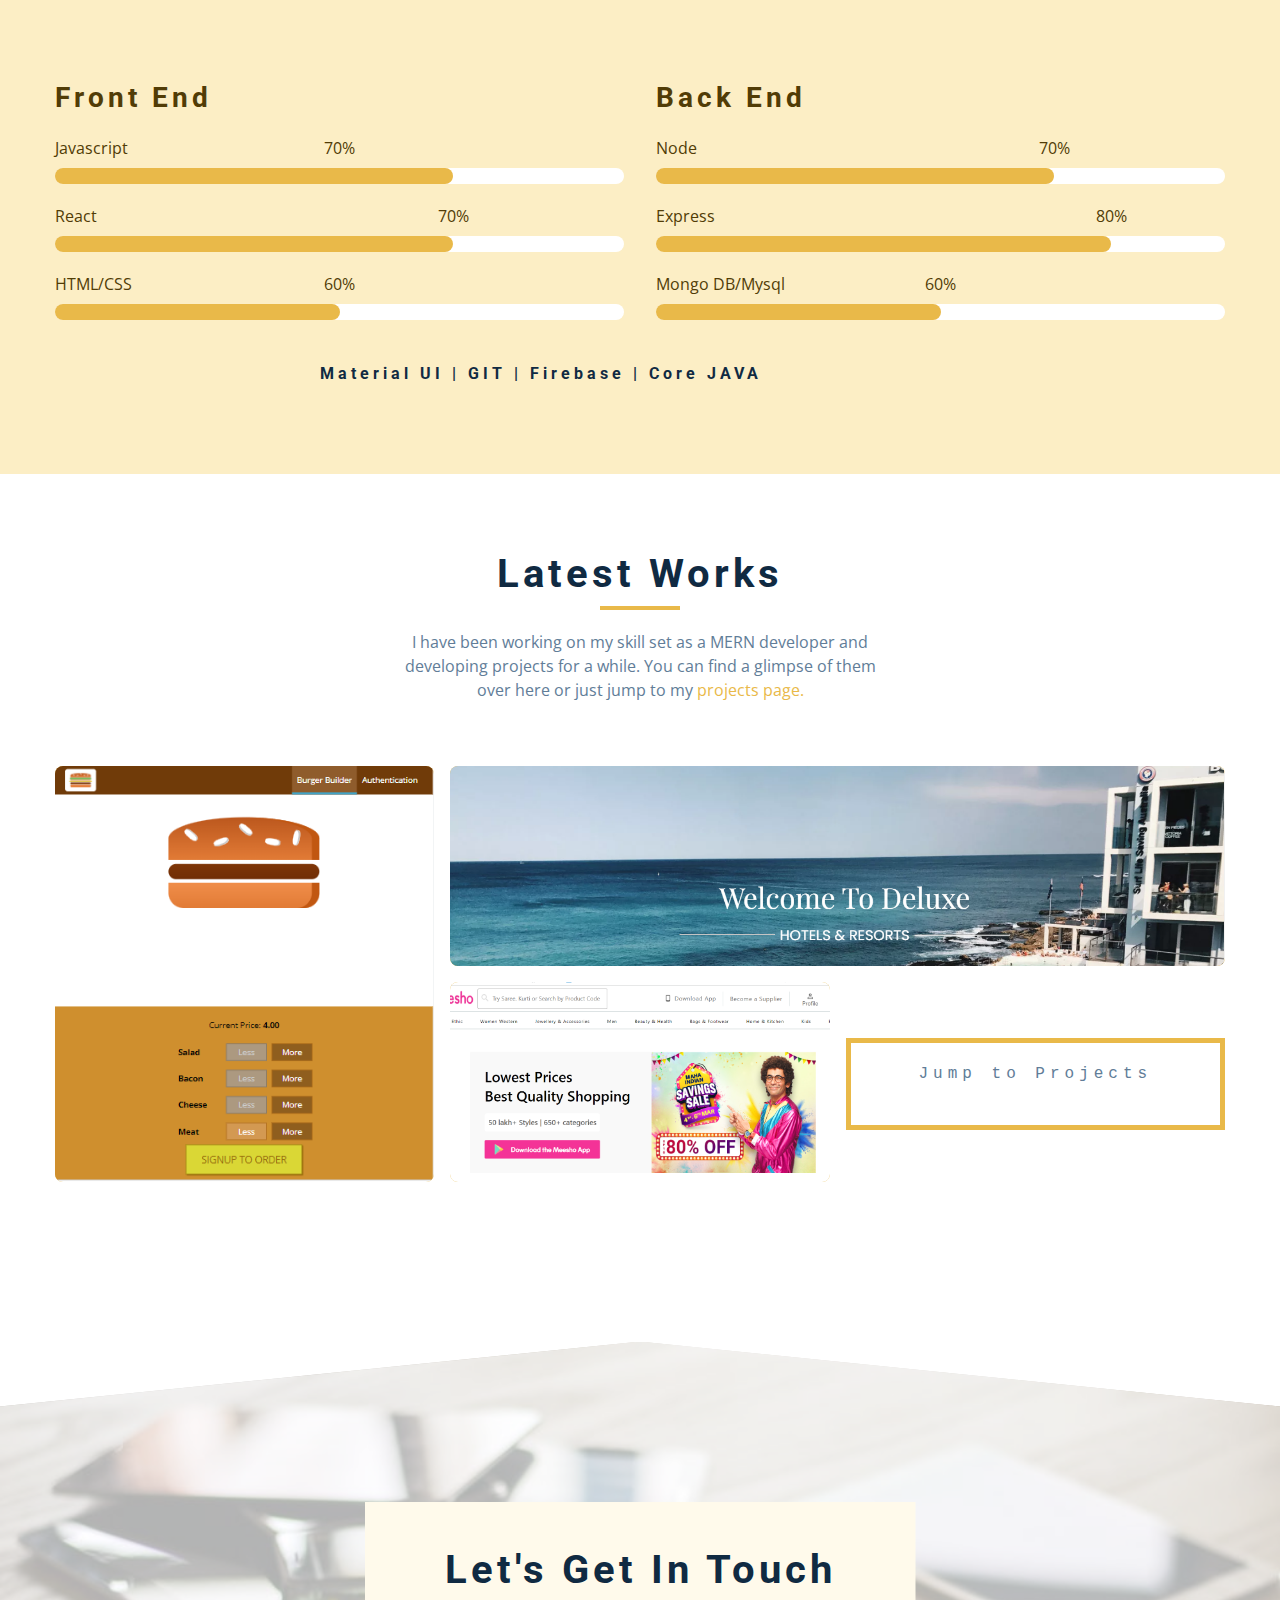
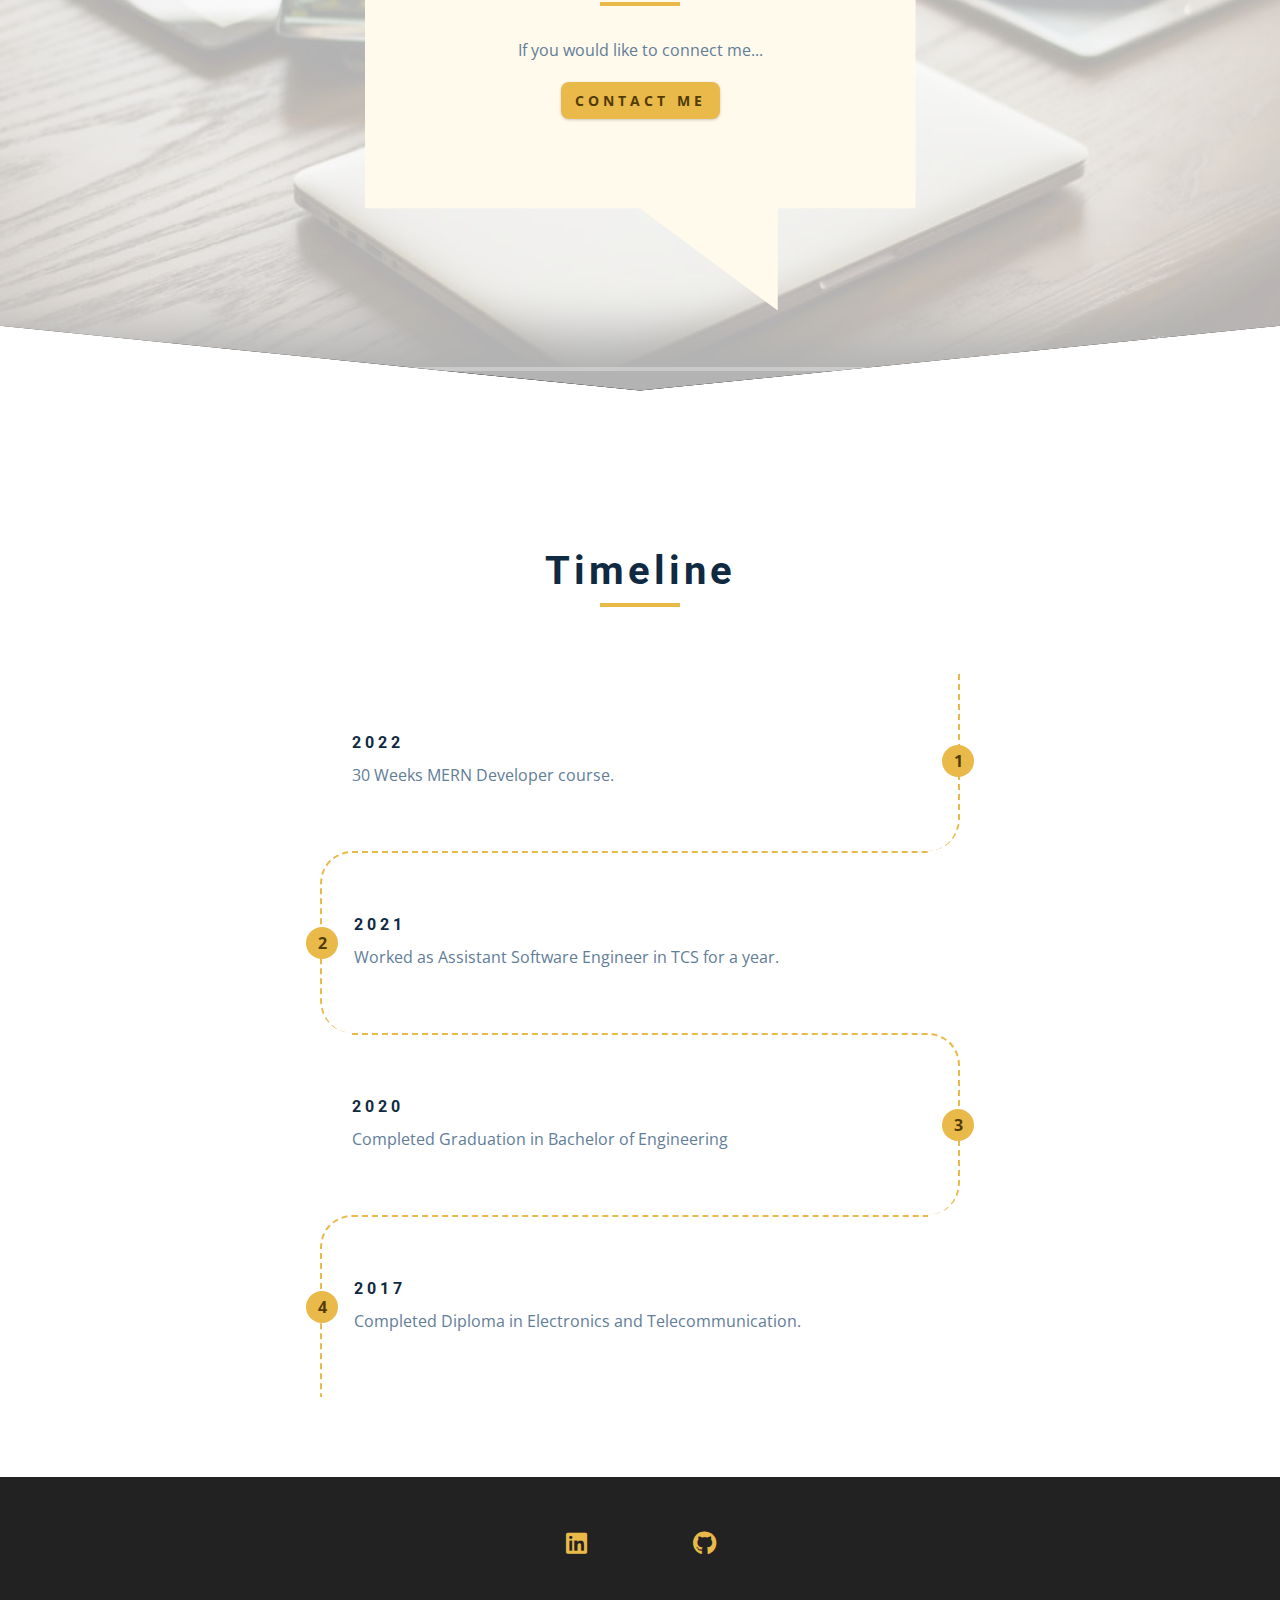
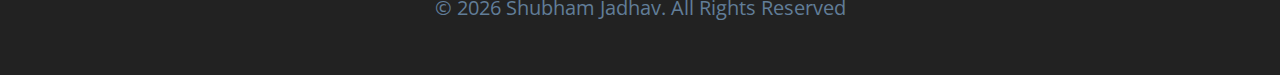
==== commit 310ef3ad: "added my resume" ====
--- a/index.html
+++ b/index.html
@@ -100,6 +100,7 @@
           <h1>i'm Shubham</h1>
           <h4>Frontend Developer</h4>
           <a href="contact.html" class="btn hero-btn">Contact Me</a>
+          <a href="./ShubhamJadhav.pdf" class="btn hero-btn"><i class="fas fa-download"></i>Resume</a>
           <!-- social icons -->
           <ul class="social-icons hero-icons">
             <li>
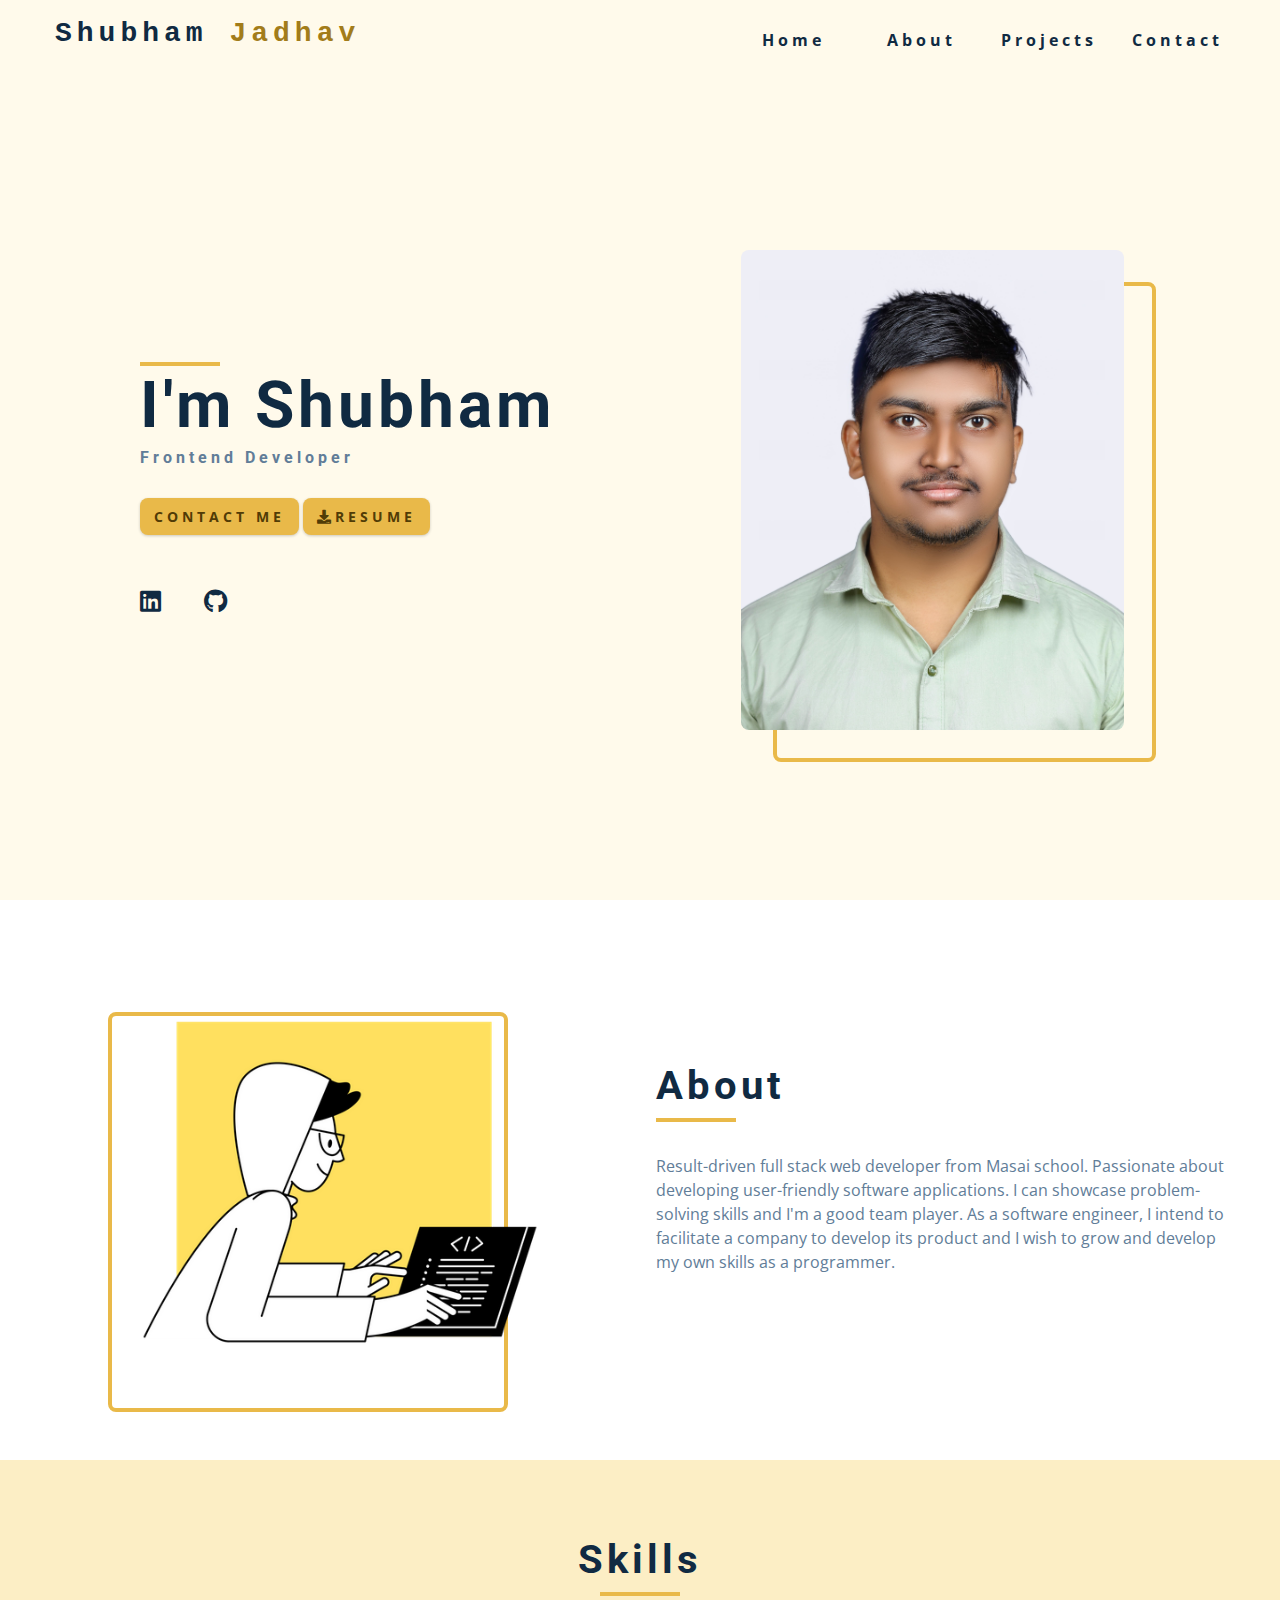
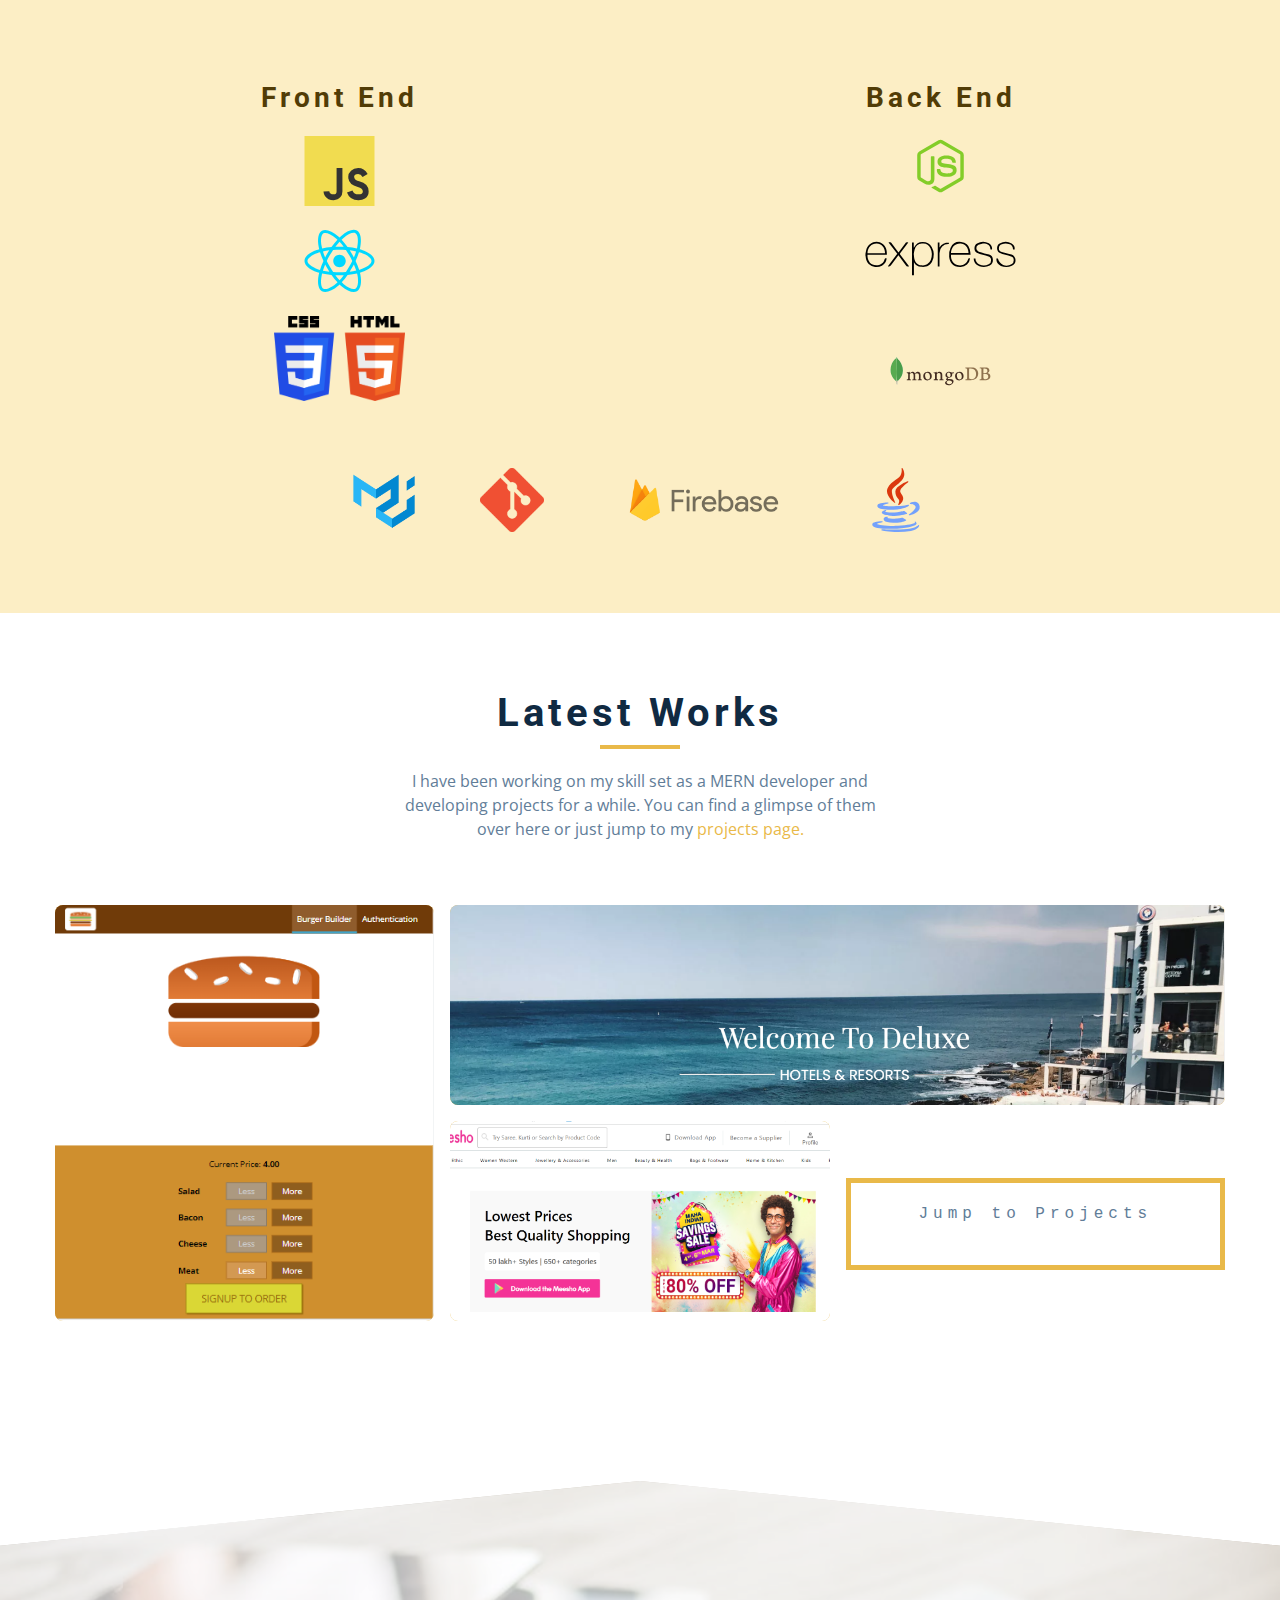
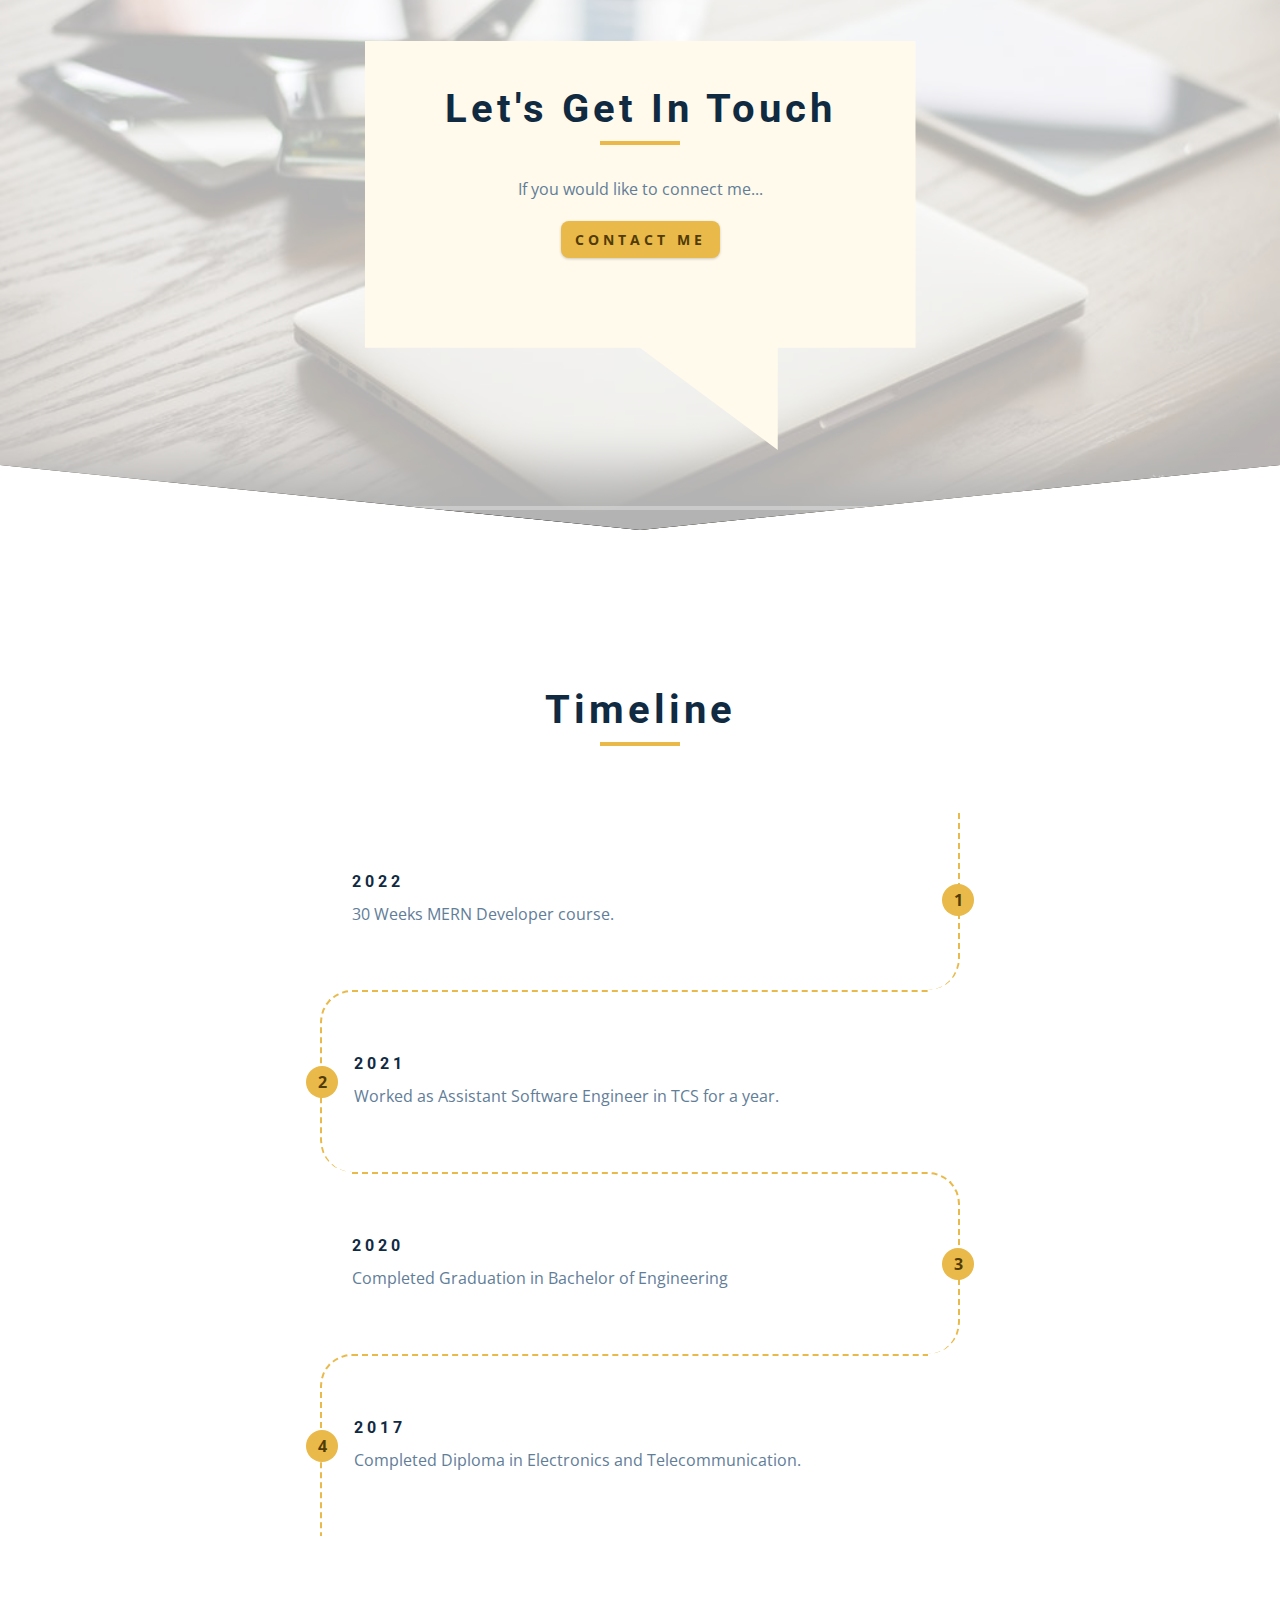
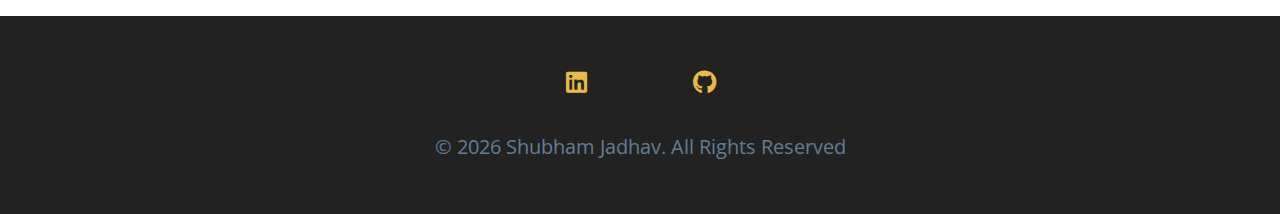
==== commit 9e1c1902: "made changes in skill section, made links to open in new tabs" ====
--- a/index.html
+++ b/index.html
@@ -3,7 +3,7 @@
   <head>
     <meta charset="UTF-8" />
     <meta name="viewport" content="width=device-width, initial-scale=1.0" />
-    <link rel="shortcut icon" href="./images/favicon.ico" type="image/x-icon">  
+    <link rel="shortcut icon" href="./images/favicon.ico" type="image/x-icon" />
     <title>Shubham Jadhav || Home</title>
     <!-- font-awesome -->
     <link
@@ -78,13 +78,18 @@
           <li>
             <a
               href="https://www.linkedin.com/in/jadhavshubham168/"
+              target="_blank"
               class="social-icon"
             >
               <i class="fab fa-linkedin"></i>
             </a>
           </li>
           <li>
-            <a href="https://www.github.com/shubham168" class="social-icon">
+            <a
+              href="https://www.github.com/shubham168"
+              target="_blank"
+              class="social-icon"
+            >
               <i class="fab fa-github"></i>
             </a>
           </li>
@@ -100,19 +105,26 @@
           <h1>i'm Shubham</h1>
           <h4>Frontend Developer</h4>
           <a href="contact.html" class="btn hero-btn">Contact Me</a>
-          <a href="./ShubhamJadhav.pdf" class="btn hero-btn"><i class="fas fa-download"></i>Resume</a>
+          <a href="./ShubhamJadhav.pdf" target="_blank" class="btn hero-btn"
+            ><i class="fas fa-download"></i>Resume</a
+          >
           <!-- social icons -->
           <ul class="social-icons hero-icons">
             <li>
               <a
                 href="https://www.linkedin.com/in/jadhavshubham168/"
+                target="_blank"
                 class="social-icon"
               >
                 <i class="fab fa-linkedin"></i>
               </a>
             </li>
             <li>
-              <a href="https://www.github.com/shubham168" class="social-icon">
+              <a
+                href="https://www.github.com/shubham168"
+                target="_blank"
+                class="social-icon"
+              >
                 <i class="fab fa-github"></i>
               </a>
             </li>
@@ -164,69 +176,63 @@
       <!--end of section title -->
       <div class="section-center skills-center">
         <article>
-          <h3>front end</h3>
-          <!-- single skill -->
-          <div class="skill">
-            <p>Javascript</p>
-            <div class="skill-container">
-              <div class="skill-value value-70"></div>
-              <p class="skill-text">70%</p>
+          <h3 style="text-align: center;">front end</h3>
+          <!-- single skill -->
+          <div class="skill">
+            <img src="./images/js-svgrepo-com.svg" height="70px" alt="" />
+          </div>
+          <!--end of  single skill -->
+          <!-- single skill -->
+          <div class="skill">
+            <img
+              src="./images/react-svgrepo-com (1).svg"
+              height="70px"
+              alt=""
+            />
+          </div>
+          <!--end of  single skill -->
+          <!-- single skill -->
+          <div class="skill">
+            <div>
+              <img
+                src="./images/css_html.png"
+               style=" margin :auto;  width: 23%;"
+                alt=""
+              />
             </div>
           </div>
-          <!--end of  single skill -->
-          <!-- single skill -->
-          <div class="skill">
-            <p>React</p>
-            <div class="skill-container">
-              <div class="skill-value value-70"></div>
-              <p class="skill-text skill-text-70">70%</p>
-            </div>
-          </div>
-          <!--end of  single skill -->
-          <!-- single skill -->
-          <div class="skill">
-            <p>HTML/CSS</p>
-            <div class="skill-container">
-              <div class="skill-value value-60"></div>
-              <p class="skill-text skill-text-60">60%</p>
-            </div>
-          </div>
 
           <!--end of  single skill -->
         </article>
         <article>
-          <h3>back end</h3>
-          <!-- single skill -->
-          <div class="skill">
-            <p>Node</p>
-            <div class="skill-container">
-              <div class="skill-value value-70"></div>
-              <p class="skill-text skill-text-70">70%</p>
-            </div>
-          </div>
-          <!--end of  single skill -->
-          <!-- single skill -->
-          <div class="skill">
-            <p>Express</p>
-            <div class="skill-container">
-              <div class="skill-value value-80"></div>
-              <p class="skill-text skill-text-80">80%</p>
-            </div>
-          </div>
-          <!--end of  single skill -->
-          <!-- single skill -->
-          <div class="skill">
-            <p>Mongo DB/Mysql</p>
-            <div class="skill-container">
-              <div class="skill-value value-60"></div>
-              <p class="skill-text skill-text-60">60%</p>
-            </div>
-          </div>
-          <!--end of  single skill -->
-        </article>
-      </div>
-      <div class="skill " style="padding:2% 25% 0% 25%;margin : auto">
-        <h4 >Material UI | GIT | Firebase | Core JAVA </h4>
+          <h3 style="text-align: center;">back end</h3>
+          <!-- single skill -->
+          <div class="skill">
+            <img src="./images/node-svgrepo-com.svg" height="60px" />
+          </div>
+          <!--end of  single skill -->
+          <!-- single skill -->
+          <div class="skill">
+            <img
+              src="./images//expressjs-ar21.svg"
+              style="width: 30%; margin: auto"
+              alt=""
+            />
+          </div>
+          <!--end of  single skill -->
+          <!-- single skill -->
+          <div class="skill">
+            <img src="./images//mongodb-logo-svgrepo-com.svg" height="100px" />
+          </div>
+          <!--end of  single skill -->
+        </article>
+      </div>
+      <div class="skill" style="padding: 2% 25% 0% 25%; margin: auto; display: flex ;">
+        <img src="./images/material-ui.png" style="width: 10%; margin: auto; "  alt="">
+        <img src="./images/Git-Icon.png" style="width: 10%; margin: auto; "  alt="">
+        <img src="./images/Firebase_Logo.png" style="width: 30%; margin: auto; "  alt="">
+        <img src="./images/java-svgrepo-com.svg" style="width: 10%; margin: auto; "  alt="">
+        
       </div>
     </section>
 
@@ -242,7 +248,7 @@
           I have been working on my skill set as a MERN developer and developing
           projects for a while. You can find a glimpse of them over here or just
           jump to my
-          <a href="./projects.html" style="color: hsl(42, 78%, 60%)"
+          <a href="./projects.html" target="_blank" style="color: hsl(42, 78%, 60%)"
             >projects page.</a
           >
         </p>
@@ -250,10 +256,11 @@
       <!--end of section title -->
       <div class="section-center projects-center">
         <!-- single project -->
-        <a href="projects.html" class="project-1">
+        <a href="projects.html"  target="_blank" class="project-1">
           <article class="project">
             <img
               src="./images/burger-builder.PNG"
+             
               alt="single project"
               class="project-img"
             />
@@ -269,7 +276,7 @@
         <!-- end of single project -->
 
         <!-- single project -->
-        <a href="projects.html" class="project-2">
+        <a href="projects.html" target="_blank" class="project-2">
           <article class="project">
             <img
               src="./images/delux.PNG"
@@ -286,7 +293,7 @@
           </article>
         </a>
         <!-- end of single project --><!-- single project -->
-        <a href="projects.html" class="project-3">
+        <a href="projects.html" target="_blank" class="project-3">
           <article class="project">
             <img
               src="./images/meesho-project-snip.PNG"
@@ -398,6 +405,7 @@
         <li>
           <a
             href="https://www.linkedin.com/in/jadhavshubham168/"
+            target="_blank"
             class="social-icon"
           >
             <i class="fab fa-linkedin"></i>
@@ -406,7 +414,11 @@
         <li></li>
 
         <li>
-          <a href="https://www.github.com/shubham168" class="social-icon">
+          <a
+            href="https://www.github.com/shubham168"
+            target="_blank"
+            class="social-icon"
+          >
             <i class="fab fa-github"></i>
           </a>
         </li>
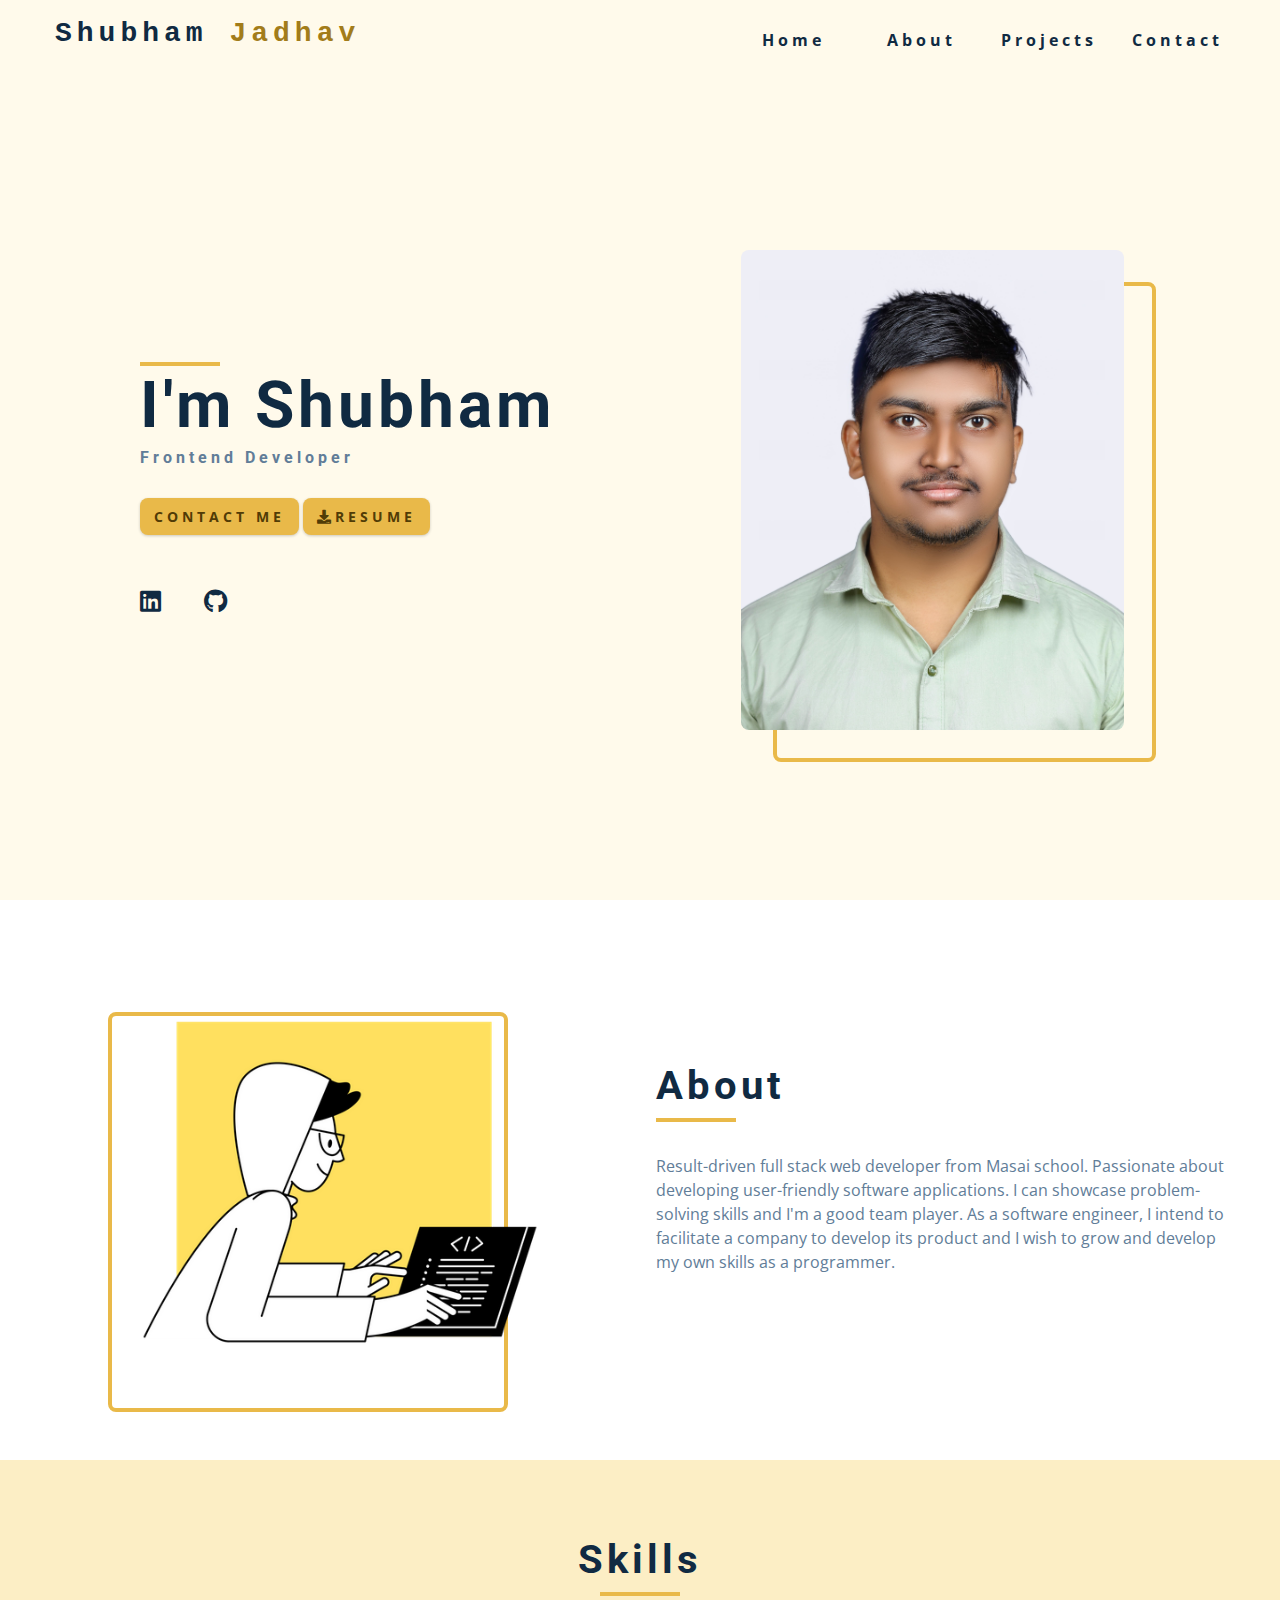
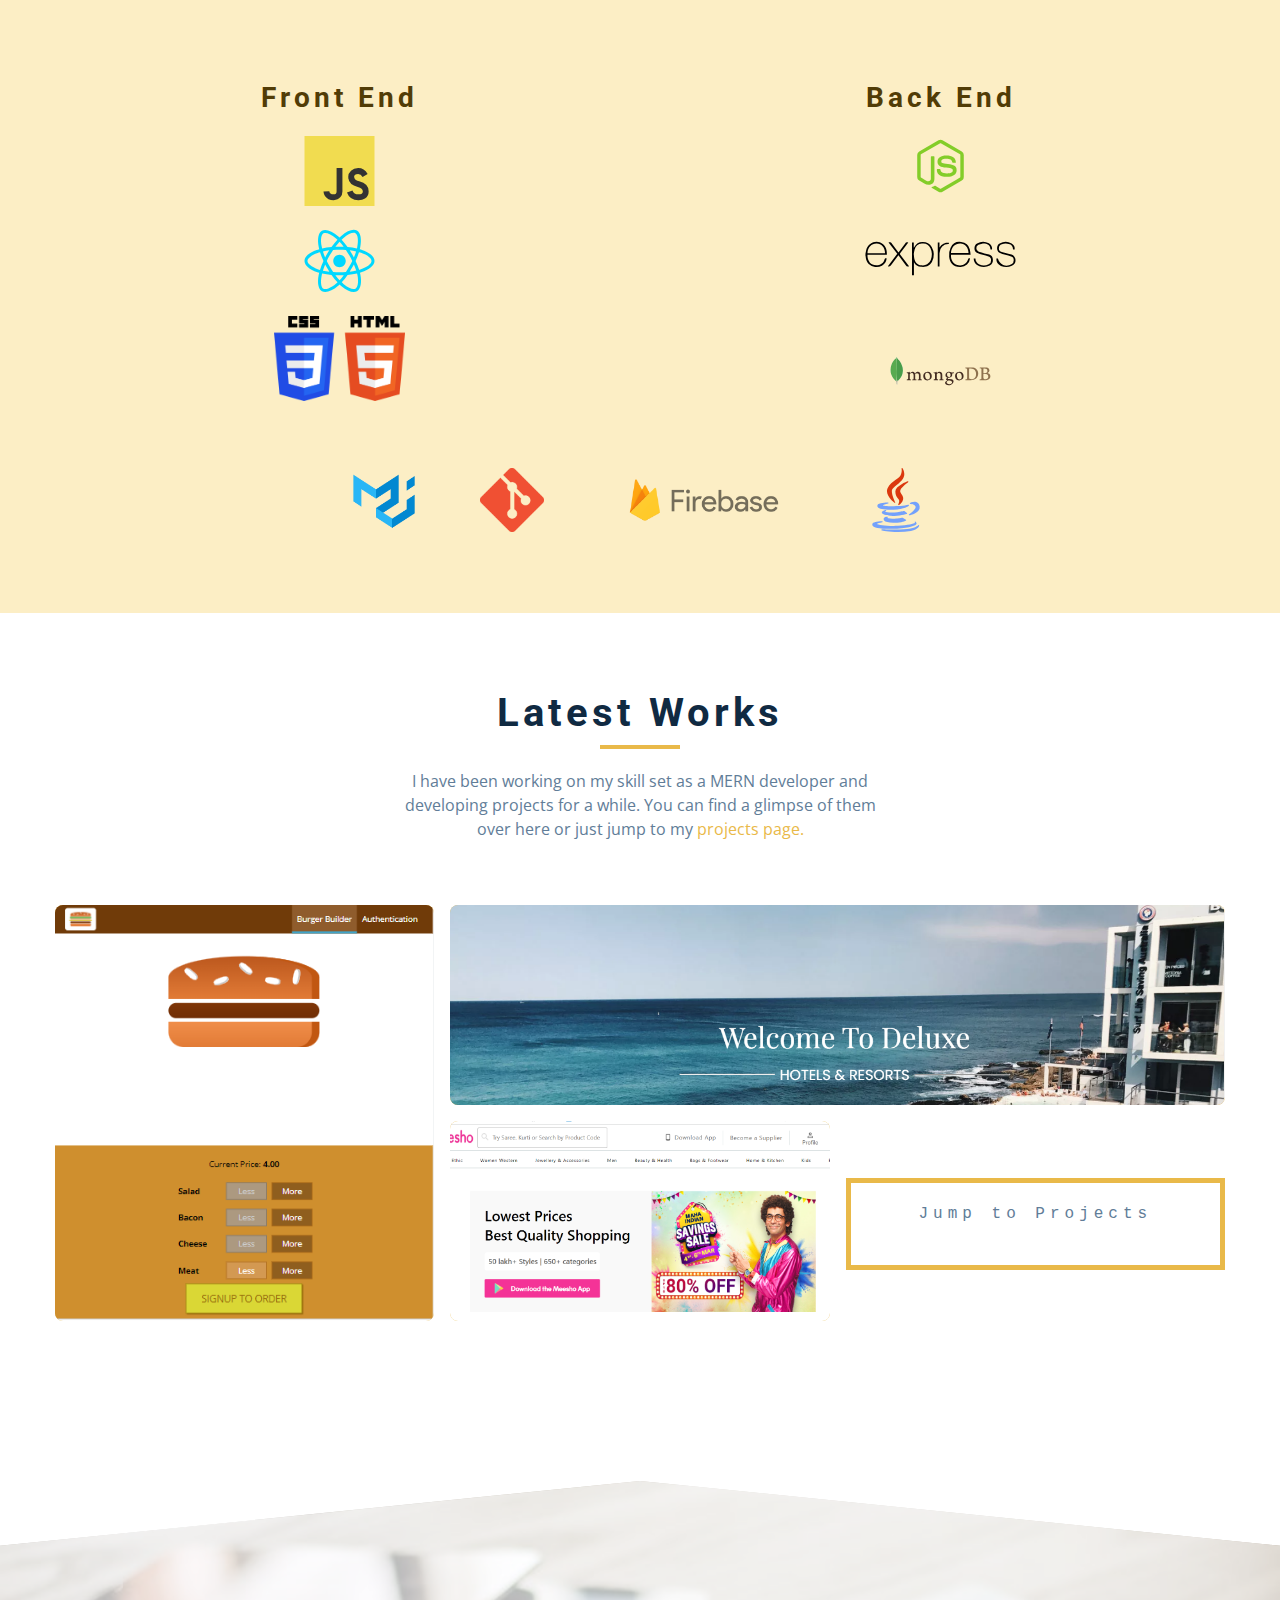
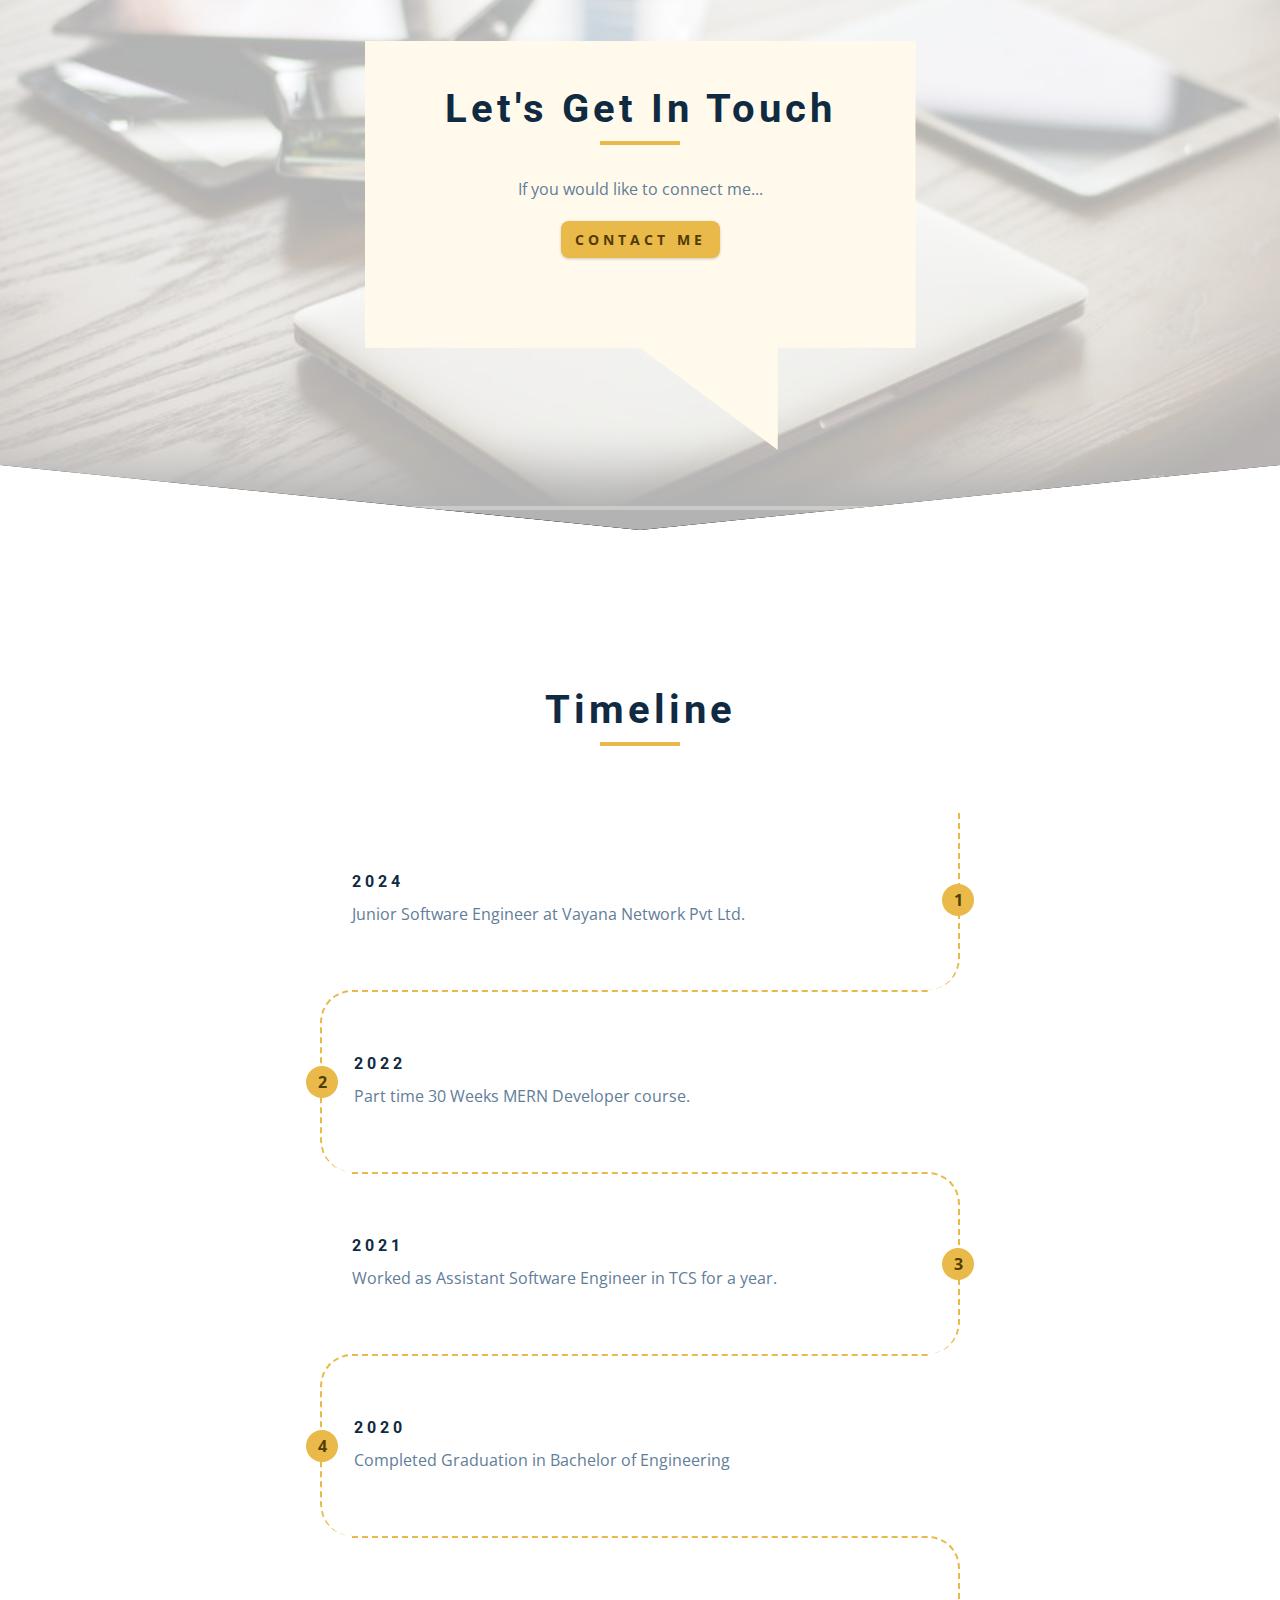
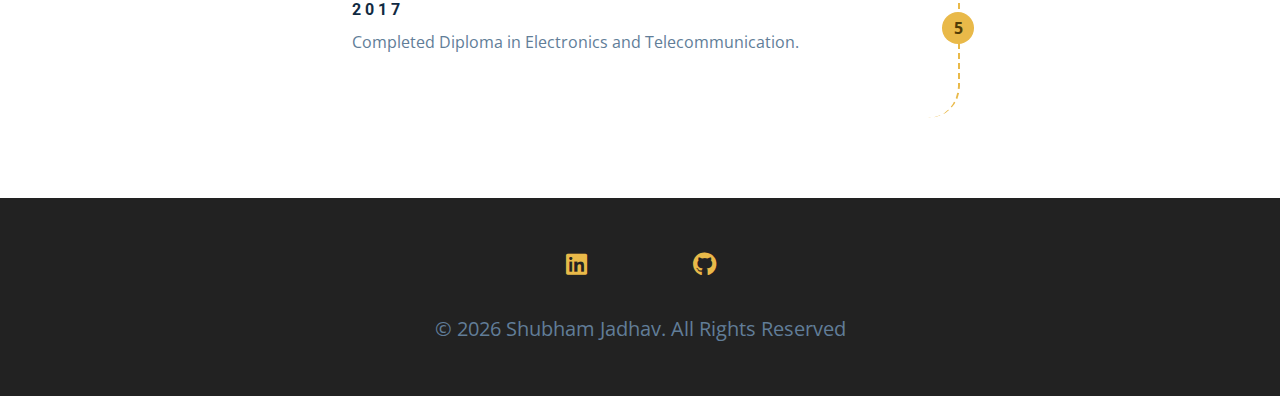
==== commit 37654b70: "updated links and resume" ====
--- a/index.html
+++ b/index.html
@@ -368,29 +368,36 @@
       <div class="section-center timeline-center">
         <!-- single timeline item -->
         <article class="timeline-item">
+          <h4>2024</h4>
+          <p>Junior Software Engineer at Vayana Network Pvt Ltd.</p>
+          <span class="number"> 1 </span>
+        </article>
+        <!-- end of  single timeline item -->
+        <!-- single timeline item -->
+        <article class="timeline-item">
           <h4>2022</h4>
-          <p>30 Weeks MERN Developer course.</p>
-          <span class="number"> 1 </span>
+          <p>Part time 30 Weeks MERN Developer course.</p>
+          <span class="number"> 2 </span>
         </article>
         <!-- end of  single timeline item -->
         <article class="timeline-item">
           <h4>2021</h4>
           <p>Worked as Assistant Software Engineer in TCS for a year.</p>
-          <span class="number"> 2 </span>
+          <span class="number"> 3 </span>
         </article>
         <!-- end of  single timeline item -->
         <!-- single timeline item -->
         <article class="timeline-item">
           <h4>2020</h4>
           <p>Completed Graduation in Bachelor of Engineering</p>
-          <span class="number"> 3 </span>
+          <span class="number"> 4 </span>
         </article>
         <!-- end of  single timeline item -->
         <!-- single timeline item -->
         <article class="timeline-item">
           <h4>2017</h4>
           <p>Completed Diploma in Electronics and Telecommunication.</p>
-          <span class="number"> 4 </span>
+          <span class="number"> 5 </span>
         </article>
         <!-- end of  single timeline item -->
       </div>
